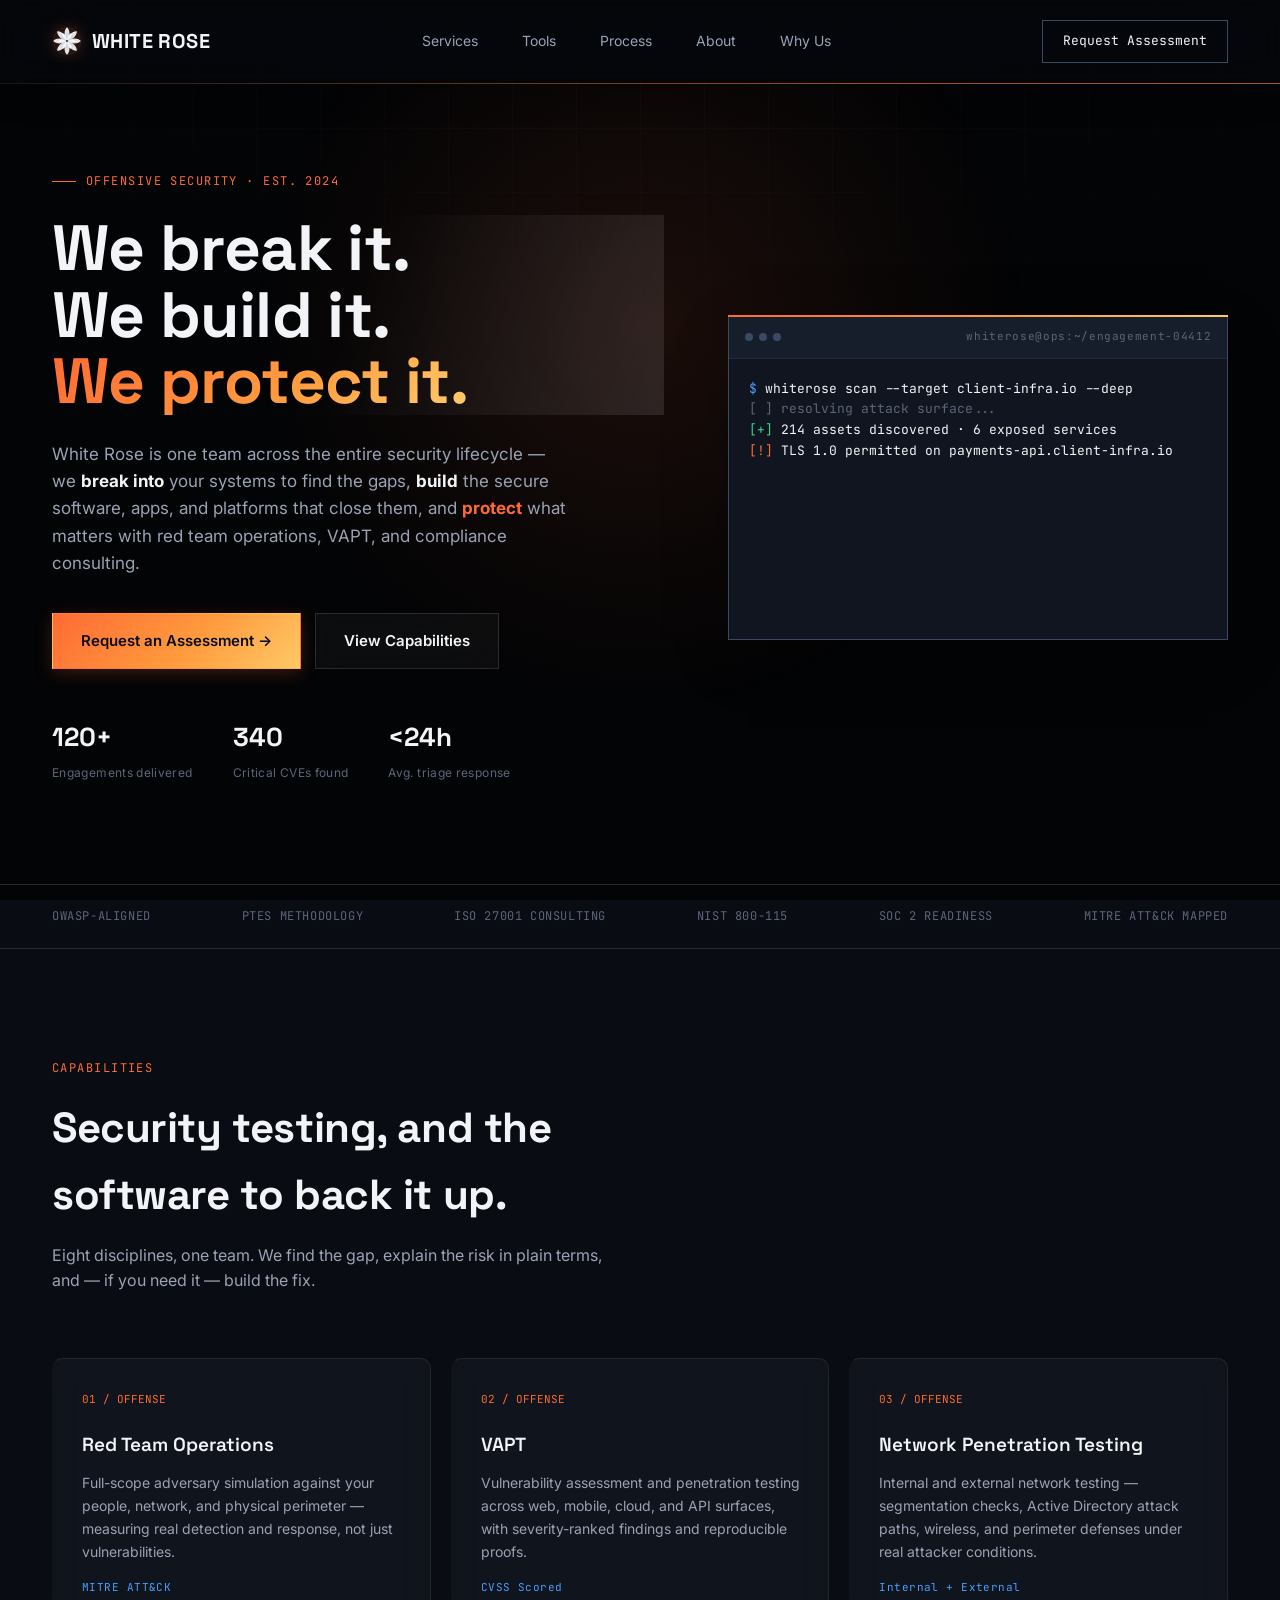
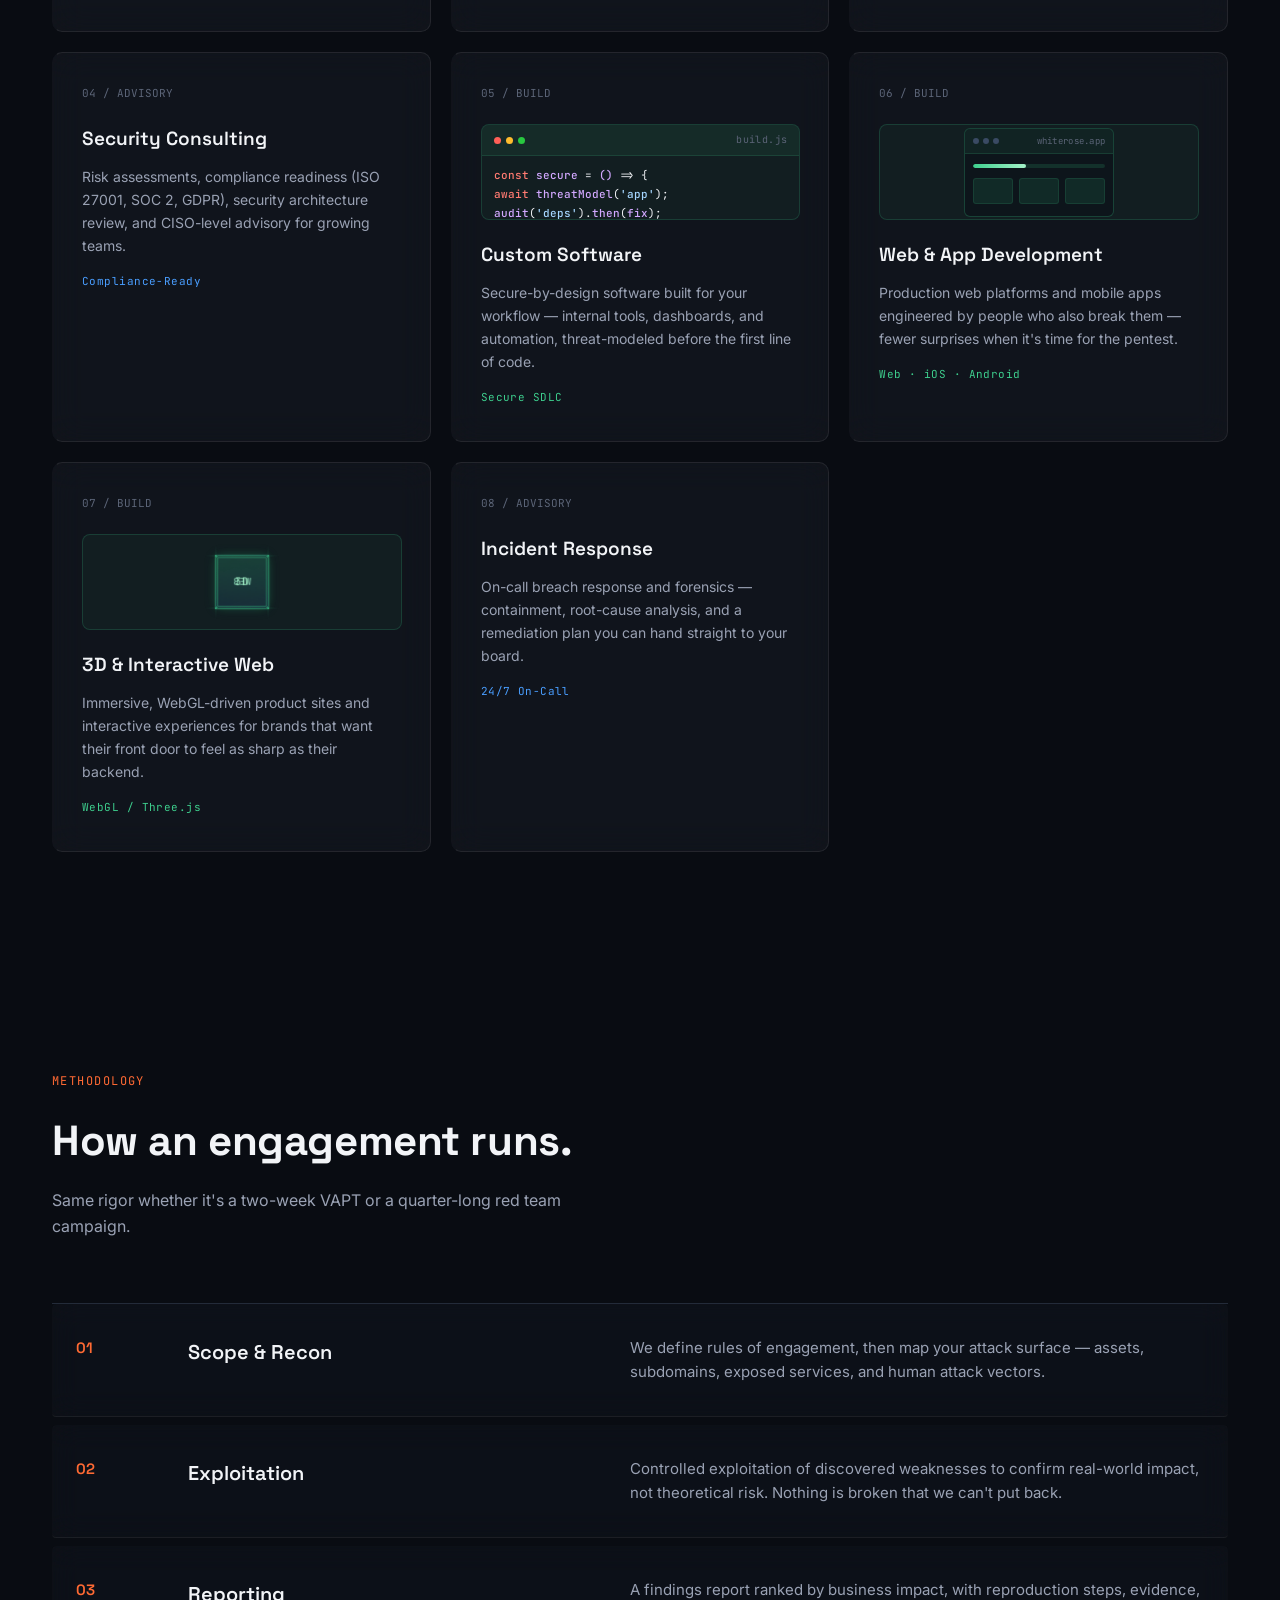
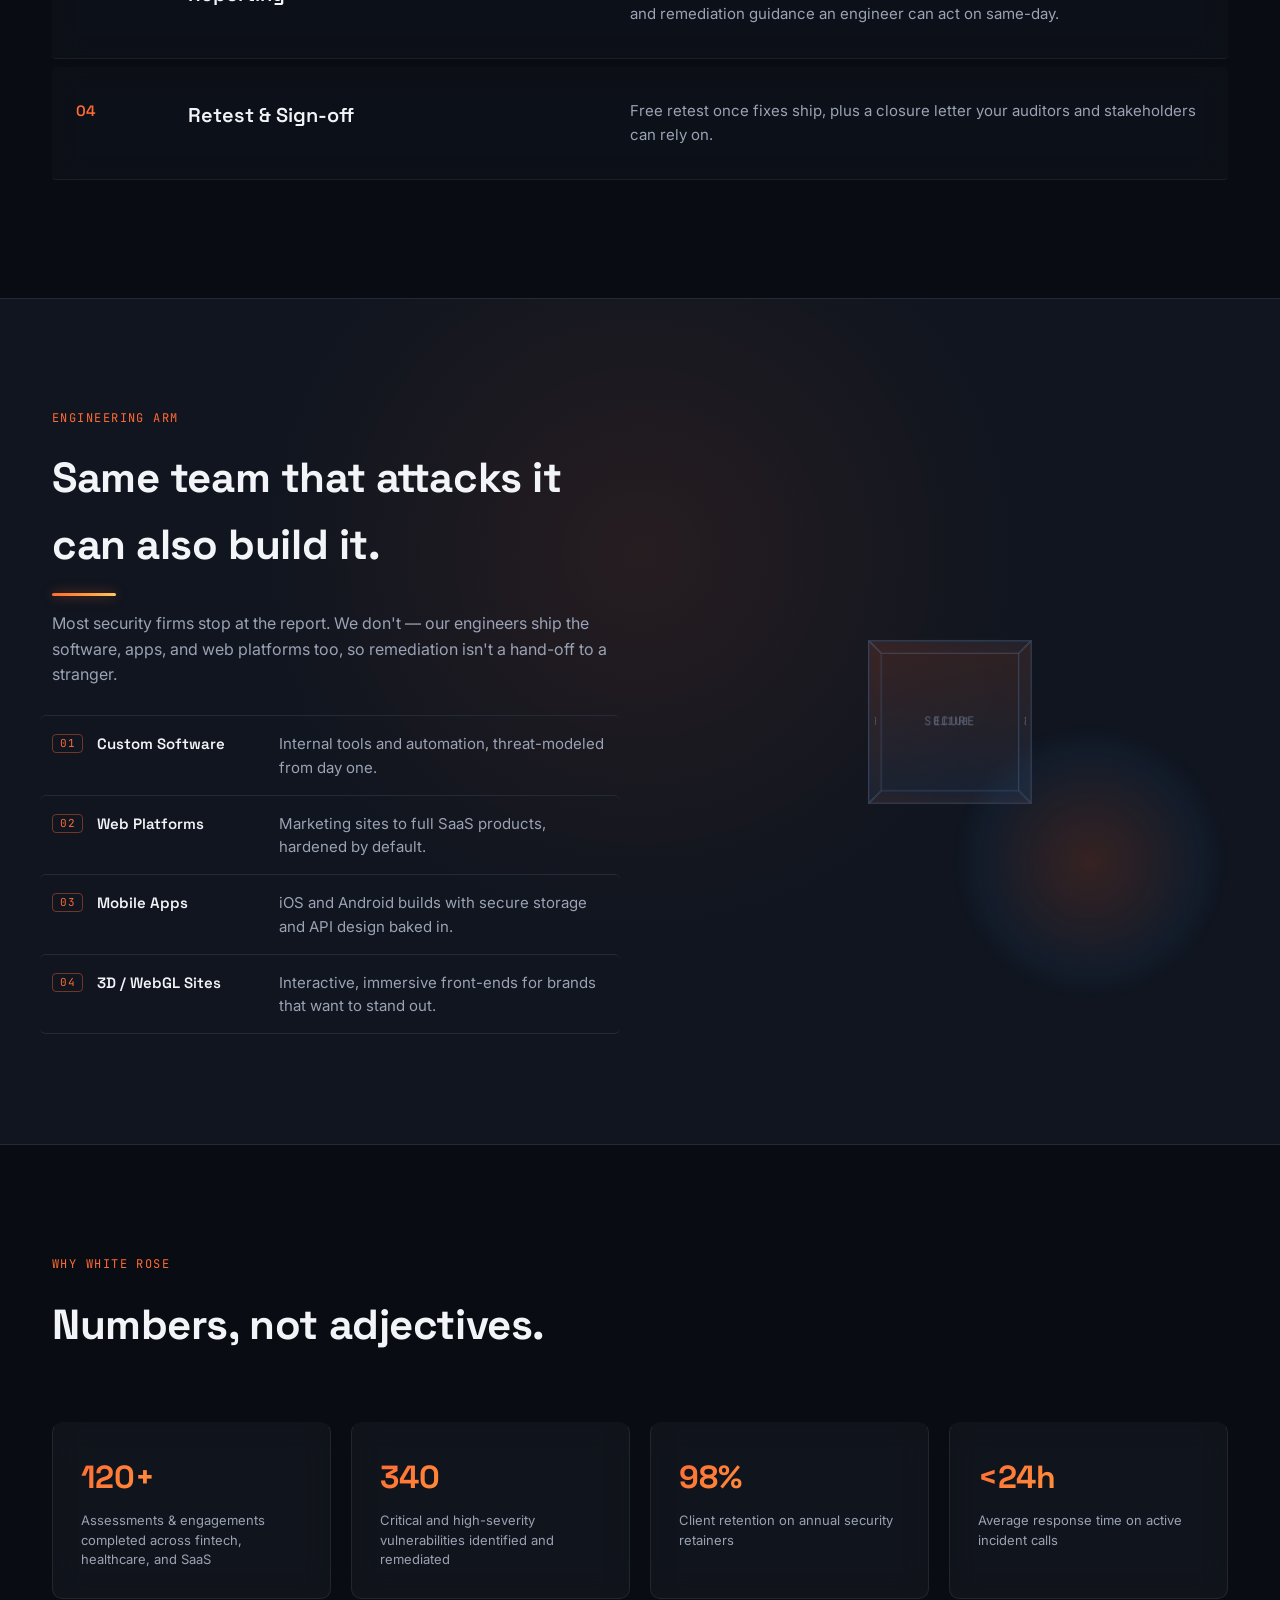
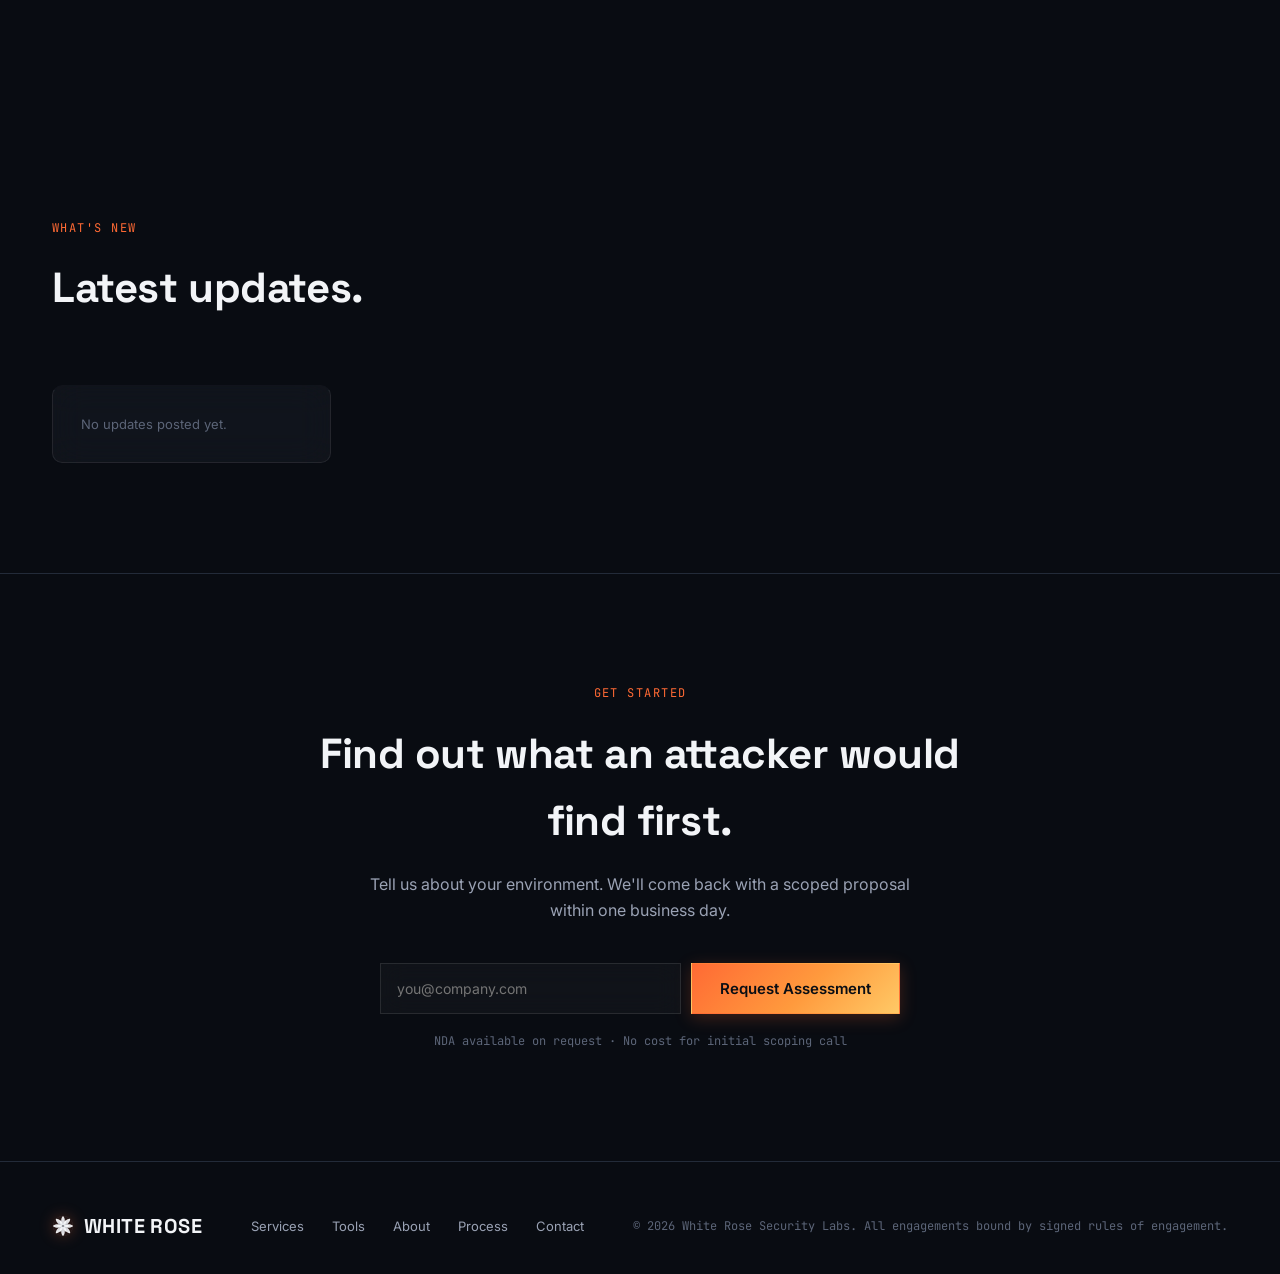
==== index.html @ 43b92396 "Initial deploy: White Rose security site" ====
<!DOCTYPE html>
<html lang="en">
<head>
<meta charset="UTF-8">
<meta name="viewport" content="width=device-width, initial-scale=1.0">
<title>WHITE ROSE — Offensive Security &amp; Custom Engineering</title>
<link rel="preconnect" href="https://fonts.googleapis.com">
<link rel="preconnect" href="https://fonts.gstatic.com" crossorigin>
<link href="https://fonts.googleapis.com/css2?family=Space+Grotesk:wght@400;500;600;700&family=Inter:wght@400;500;600;700&family=JetBrains+Mono:wght@400;500;600&display=swap" rel="stylesheet">
<link rel="stylesheet" href="style.css">
</head>
<body>

<video class="bg-video" autoplay muted loop playsinline>
  <source src="robot.mp4" type="video/mp4">
</video>
<div class="bg-video-overlay"></div>

<div class="grid-bg"></div>

<header>
  <div class="wrap">
    <nav>
      <div class="logo" title="White Rose Security Labs"><img src="logo.svg" class="logo-mark" alt="White Rose Security Labs" width="30" height="30">WHITE ROSE</div>
      <div class="nav-links nav-mobile-hide">
        <a href="services.html">Services</a>
        <a href="tools.html">Tools</a>
        <a href="#process">Process</a>
        <a href="about.html">About</a>
        <a href="#why">Why Us</a>
      </div>
      <a href="contact.html" class="nav-cta">Request Assessment</a>
    </nav>
  </div>
</header>

<main>
  <section class="hero">
    <div class="hero-glow" aria-hidden="true"></div>
    <div class="wrap hero-grid">
      <div>
        <div class="eyebrow" data-depth="12">Offensive Security · Est. 2024</div>
        <h1 data-depth="26"><span>We break it.</span> <span>We build it.</span> <em>We protect it.</em></h1>
        <p class="hero-sub" data-depth="18">White Rose is one team across the entire security lifecycle — we <b style="color:var(--text);">break into</b> your systems to find the gaps, <b style="color:var(--text);">build</b> the secure software, apps, and platforms that close them, and <b style="color:var(--accent);">protect</b> what matters with red team operations, VAPT, and compliance consulting.</p>
        <div class="hero-actions" data-depth="14">
          <a href="#contact" class="btn-primary">Request an Assessment →</a>
          <a href="services.html" class="btn-secondary">View Capabilities</a>
        </div>
        <div class="hero-stats" data-depth="20">
          <div class="hero-stat"><b>120+</b><span>Engagements delivered</span></div>
          <div class="hero-stat"><b>340</b><span>Critical CVEs found</span></div>
          <div class="hero-stat"><b>&lt;24h</b><span>Avg. triage response</span></div>
        </div>
      </div>

      <div class="scan-panel" data-depth="38">
        <div class="scan-panel-head">
          <div class="scan-dots"><span></span><span></span><span></span></div>
          <div class="label">whiterose@ops:~/engagement-04412</div>
        </div>
        <div class="scan-body" id="scanBody"></div>
      </div>
    </div>
  </section>

  <div class="trust-bar">
    <div class="wrap trust-row">
      <span>OWASP-Aligned</span>
      <span>PTES Methodology</span>
      <span>ISO 27001 Consulting</span>
      <span>NIST 800-115</span>
      <span>SOC 2 Readiness</span>
      <span>MITRE ATT&amp;CK Mapped</span>
    </div>
  </div>

  <section id="services">
    <div class="wrap">
      <div class="section-head">
        <span class="section-tag">Capabilities</span>
        <h2>Security testing, and the software to back it up.</h2>
        <p class="section-desc">Eight disciplines, one team. We find the gap, explain the risk in plain terms, and — if you need it — build the fix.</p>
      </div>

      <div class="services-grid">
        <div class="service-card offense">
          <span class="service-index">01 / OFFENSE</span>
          <h3>Red Team Operations</h3>
          <p>Full-scope adversary simulation against your people, network, and physical perimeter — measuring real detection and response, not just vulnerabilities.</p>
          <span class="tag">MITRE ATT&amp;CK</span>
        </div>
        <div class="service-card offense">
          <span class="service-index">02 / OFFENSE</span>
          <h3>VAPT</h3>
          <p>Vulnerability assessment and penetration testing across web, mobile, cloud, and API surfaces, with severity-ranked findings and reproducible proofs.</p>
          <span class="tag">CVSS Scored</span>
        </div>
        <div class="service-card offense">
          <span class="service-index">03 / OFFENSE</span>
          <h3>Network Penetration Testing</h3>
          <p>Internal and external network testing — segmentation checks, Active Directory attack paths, wireless, and perimeter defenses under real attacker conditions.</p>
          <span class="tag">Internal + External</span>
        </div>
        <div class="service-card">
          <span class="service-index">04 / ADVISORY</span>
          <h3>Security Consulting</h3>
          <p>Risk assessments, compliance readiness (ISO 27001, SOC 2, GDPR), security architecture review, and CISO-level advisory for growing teams.</p>
          <span class="tag">Compliance-Ready</span>
        </div>
        <div class="service-card build">
          <span class="service-index">05 / BUILD</span>
          <div class="svc-visual code-visual" aria-hidden="true">
            <div class="cv-head"><span></span><span></span><span></span><em>build.js</em></div>
            <div class="cv-body">
              <div class="cv-line"><b class="c-key">const</b> <b class="c-fn">secure</b> = <b class="c-fn">()</b> =&gt; {</div>
              <div class="cv-line"><b class="c-key">await</b> <b class="c-fn">threatModel</b>(<b class="c-str">'app'</b>);</div>
              <div class="cv-line"><b class="c-fn">audit</b>(<b class="c-str">'deps'</b>).<b class="c-fn">then</b>(<b class="c-fn">fix</b>);</div>
              <div class="cv-line"><b class="c-key">return</b> <b class="c-fn">ship</b>()<span class="cv-cursor"></span>;</div>
            </div>
          </div>
          <h3>Custom Software</h3>
          <p>Secure-by-design software built for your workflow — internal tools, dashboards, and automation, threat-modeled before the first line of code.</p>
          <span class="tag">Secure SDLC</span>
        </div>
        <div class="service-card build">
          <span class="service-index">06 / BUILD</span>
          <div class="svc-visual web-visual" aria-hidden="true">
            <div class="wv-screen">
              <div class="wv-bar"><span></span><span></span><span></span><em>whiterose.app</em></div>
              <div class="wv-body">
                <div class="wv-load"><i></i></div>
                <div class="wv-cards"><i></i><i></i><i></i></div>
              </div>
            </div>
          </div>
          <h3>Web &amp; App Development</h3>
          <p>Production web platforms and mobile apps engineered by people who also break them — fewer surprises when it's time for the pentest.</p>
          <span class="tag">Web · iOS · Android</span>
        </div>
        <div class="service-card build">
          <span class="service-index">07 / BUILD</span>
          <div class="svc-visual cube-visual" aria-hidden="true">
            <div class="mini-cube">
              <div class="mini-face mf-front">3D</div>
              <div class="mini-face mf-back">WEB</div>
              <div class="mini-face mf-right">GL</div>
              <div class="mini-face mf-left">UI</div>
              <div class="mini-face mf-top">XR</div>
              <div class="mini-face mf-bottom">·</div>
            </div>
          </div>
          <h3>3D &amp; Interactive Web</h3>
          <p>Immersive, WebGL-driven product sites and interactive experiences for brands that want their front door to feel as sharp as their backend.</p>
          <span class="tag">WebGL / Three.js</span>
        </div>
        <div class="service-card">
          <span class="service-index">08 / ADVISORY</span>
          <h3>Incident Response</h3>
          <p>On-call breach response and forensics — containment, root-cause analysis, and a remediation plan you can hand straight to your board.</p>
          <span class="tag">24/7 On-Call</span>
        </div>
      </div>
    </div>
  </section>

  <section id="process">
    <div class="wrap">
      <div class="section-head">
        <span class="section-tag">Methodology</span>
        <h2>How an engagement runs.</h2>
        <p class="section-desc">Same rigor whether it's a two-week VAPT or a quarter-long red team campaign.</p>
      </div>
      <div class="process-list">
        <div class="process-item">
          <div class="process-num">01</div>
          <h4>Scope &amp; Recon</h4>
          <p class="process-desc">We define rules of engagement, then map your attack surface — assets, subdomains, exposed services, and human attack vectors.</p>
        </div>
        <div class="process-item">
          <div class="process-num">02</div>
          <h4>Exploitation</h4>
          <p class="process-desc">Controlled exploitation of discovered weaknesses to confirm real-world impact, not theoretical risk. Nothing is broken that we can't put back.</p>
        </div>
        <div class="process-item">
          <div class="process-num">03</div>
          <h4>Reporting</h4>
          <p class="process-desc">A findings report ranked by business impact, with reproduction steps, evidence, and remediation guidance an engineer can act on same-day.</p>
        </div>
        <div class="process-item">
          <div class="process-num">04</div>
          <h4>Retest &amp; Sign-off</h4>
          <p class="process-desc">Free retest once fixes ship, plus a closure letter your auditors and stakeholders can rely on.</p>
        </div>
      </div>
    </div>
  </section>

  <section class="spotlight" id="build">
    <div class="hero-glow" aria-hidden="true"></div>
    <div class="wrap spotlight-grid">
      <div>
        <span class="section-tag" data-depth="6">Engineering Arm</span>
        <h2 data-depth="16" data-tilt>Same team that attacks it can also build it.</h2>
        <p class="section-desc" data-depth="10">Most security firms stop at the report. We don't — our engineers ship the software, apps, and web platforms too, so remediation isn't a hand-off to a stranger.</p>
        <ul class="spotlight-list">
          <li data-n="01"><b>Custom Software</b><span>Internal tools and automation, threat-modeled from day one.</span></li>
          <li data-n="02"><b>Web Platforms</b><span>Marketing sites to full SaaS products, hardened by default.</span></li>
          <li data-n="03"><b>Mobile Apps</b><span>iOS and Android builds with secure storage and API design baked in.</span></li>
          <li data-n="04"><b>3D / WebGL Sites</b><span>Interactive, immersive front-ends for brands that want to stand out.</span></li>
        </ul>
      </div>
      <div class="cube-wrap" aria-hidden="true">
        <div class="cube-tilt">
          <div class="cube">
          <div class="cube-face cf-front">SECURE</div>
          <div class="cube-face cf-back">BUILD</div>
          <div class="cube-face cf-right">TEST</div>
          <div class="cube-face cf-left">SHIP</div>
          <div class="cube-face cf-top">AUDIT</div>
          <div class="cube-face cf-bottom">WHITE ROSE</div>
        </div>
        </div>
      </div>
    </div>
  </section>

  <section id="why">
    <div class="wrap">
      <div class="section-head">
        <span class="section-tag">Why White Rose</span>
        <h2>Numbers, not adjectives.</h2>
      </div>
      <div class="why-grid">
        <div class="why-card"><b>120+</b><span>Assessments &amp; engagements completed across fintech, healthcare, and SaaS</span></div>
        <div class="why-card"><b>340</b><span>Critical and high-severity vulnerabilities identified and remediated</span></div>
        <div class="why-card"><b>98%</b><span>Client retention on annual security retainers</span></div>
        <div class="why-card"><b>&lt;24h</b><span>Average response time on active incident calls</span></div>
      </div>
    </div>
  </section>

  <section id="updates">
    <div class="wrap">
      <div class="section-head">
        <span class="section-tag">What's New</span>
        <h2>Latest updates.</h2>
      </div>
      <div class="why-grid" id="updatesGrid">
        <div class="why-card"><span style="color:var(--text-faint);">Loading updates…</span></div>
      </div>
    </div>
  </section>

  <script>
    fetch('/content/updates.json')
      .then(r => r.json())
      .then(data => {
        const grid = document.getElementById('updatesGrid');
        const items = (data.items || []).sort((a,b) => new Date(b.date) - new Date(a.date));
        if (!items.length){
          grid.innerHTML = '<div class="why-card"><span style="color:var(--text-faint);">No updates posted yet.</span></div>';
          return;
        }
        grid.innerHTML = items.slice(0,4).map(u => `
          <div class="why-card">
            <b style="font-size:14px;font-family:var(--mono);letter-spacing:0.04em;">${new Date(u.date).toLocaleDateString('en-US',{month:'short',day:'numeric'})}</b>
            <span style="color:var(--text);font-weight:600;display:block;margin:6px 0 6px;">${u.title}</span>
            <span>${u.description}</span>
          </div>
        `).join('');
      })
      .catch(() => {
        document.getElementById('updatesGrid').innerHTML = '<div class="why-card"><span style="color:var(--text-faint);">Updates unavailable.</span></div>';
      });
  </script>

  <section class="cta" id="contact">
    <div class="wrap">
      <span class="section-tag">Get Started</span>
      <h2>Find out what an attacker would find first.</h2>
      <p class="section-desc">Tell us about your environment. We'll come back with a scoped proposal within one business day.</p>
      <form class="cta-form" onsubmit="event.preventDefault(); this.querySelector('button').textContent='Request received →';">
        <input type="email" placeholder="you@company.com" required aria-label="Work email">
        <button type="submit" class="btn-primary">Request Assessment</button>
      </form>
      <p class="cta-note">NDA available on request · No cost for initial scoping call</p>
    </div>
  </section>
</main>

<footer>
  <div class="wrap footer-grid">
    <div class="logo"><img src="logo.svg" class="logo-mark" alt="White Rose Security Labs" width="22" height="22">WHITE ROSE</div>
    <div class="footer-links">
      <a href="services.html">Services</a>
      <a href="tools.html">Tools</a>
      <a href="about.html">About</a>
      <a href="#process">Process</a>
      <a href="contact.html">Contact</a>
    </div>
    <div class="footer-copy">© 2026 White Rose Security Labs. All engagements bound by signed rules of engagement.</div>
  </div>
</footer>

<script>
  const lines = [
    {html:'<span class="prompt">$</span> whiterose scan --target client-infra.io --deep', delay:600},
    {html:'<span class="dim">[ ] resolving attack surface...</span>', delay:700},
    {html:'<span class="ok">[+]</span> 214 assets discovered · 6 exposed services', delay:600},
    {html:'<span class="warn">[!]</span> TLS 1.0 permitted on payments-api.client-infra.io', delay:650},
    {html:'<span class="warn">[!]</span> IDOR candidate: /api/v2/invoices/{id}', delay:650},
    {html:'<span class="ok">[+]</span> Mapping findings to MITRE ATT&amp;CK...', delay:700},
    {html:'<span class="dim">[ ] compiling report → engagement-04412.pdf</span>', delay:700},
    {html:'<span class="ok">[✓]</span> Report ready for client review.', delay:900},
  ];

  const body = document.getElementById('scanBody');
  let i = 0;

  function typeLoop(){
    body.innerHTML = '';
    i = 0;
    step();
  }

  function step(){
    if(i >= lines.length){
      setTimeout(typeLoop, 2200);
      return;
    }
    const div = document.createElement('div');
    div.className = 'scan-line';
    div.innerHTML = lines[i].html;
    body.appendChild(div);
    i++;
    setTimeout(step, lines[i-1].delay);
  }

  const cursorLine = document.createElement('div');
  cursorLine.className = 'scan-line';
  cursorLine.style.opacity = '1';
  cursorLine.innerHTML = '<span class="cursor"></span>';

  typeLoop();
  setInterval(()=>{}, 0);
</script>

<script src="ui.js" defer></script>

</body>
</html>
---- style.css ----
:root{
    --bg: #090c12;
    --bg-surface: #10151f;
    --bg-surface-2: #171e2b;
    --accent: #ff6a34;
    --accent-2: #ffb547;
    --accent-grad: linear-gradient(135deg, #ff6a34 0%, #ff9a3d 55%, #ffc966 100%);
    --accent-dim: #c94e1f;
    --blue: #4a9eff;
    --text: #f2f4f7;
    --text-muted: #9aa2b4;
    --text-faint: #5c6578;
    --border: #232b39;
    --border-bright: #3a4a63;
    --glass: rgba(16,21,31,0.55);
    --glow: 0 0 32px rgba(255,106,52,0.18);
    --mono: 'JetBrains Mono', monospace;
    --display: 'Space Grotesk', sans-serif;
    --body: 'Inter', sans-serif;
  }

  .reveal{opacity:0; transform:translateY(18px); transition:opacity 0.6s ease, transform 0.6s ease;}
  .reveal-in{opacity:1; transform:translateY(0);}

  *{margin:0;padding:0;box-sizing:border-box;}
  html{scroll-behavior:smooth;}
  body{
    background:var(--bg);
    color:var(--text);
    font-family:var(--body);
    line-height:1.6;
    overflow-x:hidden;
  }
  @media (prefers-reduced-motion: reduce){
    *{animation-duration:0.01ms !important; animation-iteration-count:1 !important; transition-duration:0.01ms !important; scroll-behavior:auto !important;}
  }
  a{color:inherit;text-decoration:none;}
  ::selection{background:var(--accent);color:#0a0e14;}
  :focus-visible{outline:2px solid var(--accent); outline-offset:3px;}

  .wrap{max-width:1240px;margin:0 auto;padding:0 32px;}
  @media (max-width:640px){ .wrap{padding:0 20px;} }

  /* background grid texture */
  /* Full-page background video (robot.mp4) */
  .bg-video{
    position:fixed; top:0; left:0; width:100%; height:100%;
    object-fit:cover; z-index:0; pointer-events:none;
  }
  .bg-video-overlay{
    position:fixed; top:0; left:0; width:100%; height:100%;
    background:rgba(0,0,0,0.65); z-index:0; pointer-events:none;
  }
  .grid-bg{
    position:fixed; inset:0; z-index:0; pointer-events:none;
    background-image:
      linear-gradient(rgba(255,106,52,0.035) 1px, transparent 1px),
      linear-gradient(90deg, rgba(255,106,52,0.035) 1px, transparent 1px);
    background-size:64px 64px;
    mask-image:radial-gradient(ellipse 90% 60% at 50% 0%, black 20%, transparent 75%);
  }

  /* NAV */
  header{
    position:sticky; top:0; z-index:100;
    background:rgba(9,12,18,0.35);
    backdrop-filter:blur(20px) saturate(180%);
    -webkit-backdrop-filter:blur(20px) saturate(180%);
    border-bottom:1px solid rgba(255,255,255,0.07);
    box-shadow:0 8px 32px rgba(0,0,0,0.25);
    transition:background 0.4s ease, box-shadow 0.4s ease;
  }
  header.scrolled{
    background:rgba(9,12,18,0.68);
    box-shadow:0 8px 32px rgba(0,0,0,0.45);
  }
  header::after{
    content:''; position:absolute; left:0; right:0; bottom:-1px; height:1px;
    background:linear-gradient(90deg, transparent, rgba(255,106,52,0.6), rgba(255,181,71,0.6), transparent);
    background-size:200% 100%;
    animation:navShimmer 7s linear infinite;
  }
  @keyframes navShimmer{
    0%{background-position:200% 0;}
    100%{background-position:-200% 0;}
  }
  .nav-links a{position:relative; padding:6px 4px; z-index:1;}
  .nav-links a::before{
    content:''; position:absolute; inset:-8px -12px; z-index:-1;
    background:rgba(255,255,255,0.045); border:1px solid rgba(255,255,255,0.08);
    border-radius:8px; opacity:0; transform:scale(0.92);
    backdrop-filter:blur(8px); transition:all 0.25s ease;
  }
  .nav-links a:hover::before{opacity:1; transform:scale(1);}
  nav{
    display:flex; align-items:center; justify-content:space-between;
    padding:20px 0;
  }
  .logo{
    font-family:var(--display); font-weight:700; font-size:20px;
    letter-spacing:0.02em; display:flex; align-items:center; gap:10px;
  }
  .logo-mark{
    width:30px;height:30px; flex-shrink:0;
    display:block;
    object-fit:contain;
    filter:drop-shadow(0 0 8px rgba(255,106,52,0.45));
    animation:pulseGlow 2.4s ease-in-out infinite;
  }
  @keyframes pulseGlow{
    0%,100%{filter:drop-shadow(0 0 6px rgba(255,106,52,0.35));}
    50%{filter:drop-shadow(0 0 14px rgba(255,181,71,0.6));}
  }
  footer .logo-mark{width:22px; height:22px;}

  .nav-links{display:flex; gap:36px; font-size:14px; color:var(--text-muted);}
  .nav-links a{transition:color 0.2s;}
  .nav-links a:hover{color:var(--text);}
  /* Animated nav link underline (gradient sweep) */
  .nav-links a::after{
    content:''; position:absolute; left:0; bottom:-2px; width:100%; height:2px;
    background:var(--accent-grad);
    transform:scaleX(0); transform-origin:left;
    transition:transform 0.3s cubic-bezier(0.22,1,0.36,1);
  }
  .nav-links a:hover::after{ transform:scaleX(1); }
  .nav-cta:hover{ animation:ctaPulse 0.5s ease; }
  @keyframes ctaPulse{
    0%{transform:scale(1);}
    40%{transform:scale(1.05);}
    100%{transform:scale(1);}
  }
  /* Header entrance animation */
  @keyframes navIn{
    from{opacity:0; transform:translateY(-12px);}
    to{opacity:1; transform:translateY(0);}
  }
  header nav{ animation:navIn 0.7s cubic-bezier(0.22,1,0.36,1) both; }
  .nav-cta{
    font-family:var(--mono); font-size:13px; padding:10px 20px;
    border:1px solid var(--border-bright); color:var(--text);
    transition:all 0.25s ease; white-space:nowrap;
    position:relative; overflow:hidden;
  }
  .nav-cta:hover{
    border-color:transparent; color:#0a0e14; background:var(--accent-grad);
    box-shadow:0 4px 18px rgba(255,106,52,0.35);
  }
  .nav-mobile-hide{display:flex;}
  @media (max-width:860px){ .nav-mobile-hide{display:none;} }

  /* HERO */
  .hero{
    position:relative; z-index:1;
    padding:88px 0 100px;
    perspective:1200px;
  }
  .hero-glow{
    position:absolute; inset:0; pointer-events:none; z-index:0;
    background:radial-gradient(600px circle at 50% 30%, rgba(255,106,52,0.10), transparent 65%);
  }
  .hero [data-depth], .page-hero [data-depth], .spotlight [data-depth]{ will-change:transform; }
  .hero-grid{
    display:grid; grid-template-columns:1.1fr 0.9fr; gap:64px; align-items:center;
  }
  @media (max-width:940px){ .hero-grid{grid-template-columns:1fr; gap:56px;} }

  .eyebrow{
    font-family:var(--mono); font-size:12px; color:var(--accent);
    letter-spacing:0.12em; text-transform:uppercase;
    display:flex; align-items:center; gap:10px; margin-bottom:24px;
  }
  .eyebrow::before{
    content:''; width:24px; height:1px; background:var(--accent);
  }
  h1{
    font-family:var(--display); font-weight:700;
    font-size:clamp(38px, 5.2vw, 64px);
    line-height:1.04; letter-spacing:-0.01em;
    margin-bottom:26px;
  }
  h1 em{
    font-style:normal; color:var(--accent);
    background:var(--accent-grad);
    -webkit-background-clip:text;
    background-clip:text;
    -webkit-text-fill-color:transparent;
  }
  /* Hero headline entrance: staggered rise + light sweep */
  .hero h1{position:relative;}
  .hero h1 > span, .hero h1 em{
    display:inline-block;
    opacity:0; transform:translateY(26px);
    animation:heroRise 0.85s cubic-bezier(0.22,1,0.36,1) forwards;
  }
  .hero h1 > span:nth-child(2){animation-delay:0.12s;}
  .hero h1 em{animation-delay:0.24s;}
  @keyframes heroRise{
    to{opacity:1; transform:translateY(0);}
  }
  .hero h1::after{
    content:''; position:absolute; inset:0; pointer-events:none;
    background:linear-gradient(110deg, transparent 20%, rgba(255,255,255,0.14) 50%, transparent 80%);
    background-size:250% 100%;
    animation:heroShine 4.5s cubic-bezier(0.4,0,0.2,1) 0.8s infinite;
  }
  @keyframes heroShine{
    0%{background-position:180% 0;}
    55%,100%{background-position:-80% 0;}
  }
  .hero-sub{
    font-size:17px; color:var(--text-muted); max-width:520px; margin-bottom:36px;
  }
  .hero-actions{display:flex; gap:14px; flex-wrap:wrap; margin-bottom:48px;}
  .btn-primary{
    font-family:var(--body); font-weight:600; font-size:15px;
    background:var(--accent-grad); color:#0a0e14; padding:15px 28px;
    border:1px solid transparent; transition:all 0.25s ease;
    display:inline-flex; align-items:center; gap:8px;
    box-shadow:0 4px 16px rgba(255,106,52,0.22);
  }
  .btn-primary:hover{
    transform:translateY(-2px);
    box-shadow:0 10px 30px rgba(255,106,52,0.4);
  }
  .btn-secondary{
    font-family:var(--body); font-weight:600; font-size:15px;
    background:rgba(255,255,255,0.04); color:var(--text); padding:15px 28px;
    border:1px solid rgba(255,255,255,0.12); transition:all 0.3s ease;
    backdrop-filter:blur(12px); -webkit-backdrop-filter:blur(12px);
  }
  .btn-secondary:hover{
    border-color:var(--accent); color:var(--accent);
    transform:translateY(-2px);
  }

  .hero-stats{display:flex; gap:40px; flex-wrap:wrap;}
  .hero-stat b{
    display:block; font-family:var(--display); font-size:26px; color:var(--text);
  }
  .hero-stat span{font-size:12px; color:var(--text-faint); letter-spacing:0.03em;}

  /* Terminal panel */
  .scan-panel{
    position:relative;
    background:var(--bg-surface);
    border:1px solid var(--border-bright);
    font-family:var(--mono);
    font-size:13px;
    box-shadow:0 20px 60px -20px rgba(0,0,0,0.5);
  }
  .scan-panel-head{
    display:flex; align-items:center; justify-content:space-between;
    padding:12px 16px; border-bottom:1px solid var(--border);
    background:var(--bg-surface-2);
  }
  .scan-dots{display:flex; gap:6px;}
  .scan-dots span{width:8px;height:8px;border-radius:50%;background:var(--border-bright);}
  .scan-panel-head .label{color:var(--text-faint); font-size:11px; letter-spacing:0.06em;}
  .scan-body{padding:20px; min-height:280px;}
  .scan-line{white-space:pre-wrap; word-break:break-word; opacity:0; animation:fadeIn 0.3s forwards;}
  .scan-line .prompt{color:var(--blue);}
  .scan-line .ok{color:#3ecf8e;}
  .scan-line .warn{color:var(--accent);}
  .scan-line .dim{color:var(--text-faint);}
  @keyframes fadeIn{to{opacity:1;}}
  .cursor{
    display:inline-block; width:7px; height:14px; background:var(--accent);
    vertical-align:middle; animation:blink 1s step-end infinite;
  }
  @keyframes blink{50%{opacity:0;}}
  .scan-panel::before{
    content:''; position:absolute; top:-1px; left:-1px; right:-1px; height:2px;
    background:var(--accent-grad);
  }

  /* TRUST BAR */
  .trust-bar{
    border-top:1px solid var(--border); border-bottom:1px solid var(--border);
    padding:22px 0; position:relative; z-index:1;
  }
  .trust-row{
    display:flex; justify-content:space-between; flex-wrap:wrap; gap:16px;
    font-family:var(--mono); font-size:12px; color:var(--text-faint);
    letter-spacing:0.05em; text-transform:uppercase;
  }

  /* SECTION HEADERS */
  section{position:relative; z-index:1; padding:110px 0;}
  @media (max-width:640px){ section{padding:72px 0;} }
  .section-head{max-width:640px; margin-bottom:64px;}
  .section-tag{
    font-family:var(--mono); font-size:12px; color:var(--accent);
    letter-spacing:0.12em; text-transform:uppercase; margin-bottom:16px;
    display:block;
  }
  h2{
    font-family:var(--display); font-weight:700;
    font-size:clamp(28px, 3.4vw, 42px); letter-spacing:-0.01em; margin-bottom:14px;
  }
  .section-desc{color:var(--text-muted); font-size:16px; max-width:560px;}

  /* SERVICES */
  .services-grid{
    display:grid; grid-template-columns:repeat(3, 1fr); gap:20px;
  }
  @media (max-width:900px){ .services-grid{grid-template-columns:repeat(2,1fr);} }
  @media (max-width:600px){ .services-grid{grid-template-columns:1fr;} }
  .service-card{
    background:rgba(255,255,255,0.035);
    backdrop-filter:blur(16px) saturate(140%);
    -webkit-backdrop-filter:blur(16px) saturate(140%);
    border:1px solid rgba(255,255,255,0.08);
    border-left:2px solid transparent;
    border-radius:10px;
    padding:32px 28px;
    transform-style:preserve-3d;
    transition:background 0.35s ease, box-shadow 0.35s cubic-bezier(0.22,1,0.36,1), transform 0.35s cubic-bezier(0.22,1,0.36,1), border-color 0.3s;
    position:relative;
  }
  .service-card > *{ transform:translateZ(18px); }
  .service-card:hover{
    background:rgba(255,255,255,0.065);
    border-left:2px solid var(--accent);
    border-color:rgba(255,255,255,0.14);
    box-shadow:inset 0 1px 0 rgba(255,255,255,0.06), 0 20px 44px -18px rgba(0,0,0,0.7), var(--glow);
    transform:translateY(-5px);
  }
  .service-index{
    font-family:var(--mono); font-size:11px; color:var(--text-faint);
    margin-bottom:22px; display:block;
  }
  .service-card h3{
    font-family:var(--display); font-size:19px; font-weight:600; margin-bottom:10px;
  }
  .service-card p{color:var(--text-muted); font-size:14px; line-height:1.65;}
  .service-card .tag{
    display:inline-block; margin-top:16px; font-family:var(--mono); font-size:11px;
    color:var(--blue); letter-spacing:0.04em;
  }
  .service-card.offense .service-index{color:var(--accent);}
  .service-card.build .tag{color:#3ecf8e;}

  /* ---- Animated visuals inside BUILD service cards ---- */
  .svc-visual{
    height:96px; margin-bottom:20px; border-radius:8px;
    display:flex; align-items:center; justify-content:center;
    overflow:hidden; position:relative;
  }
  .service-card.build .svc-visual{
    background:rgba(62,207,142,0.05);
    border:1px solid rgba(62,207,142,0.18);
  }

  /* 05 — typing code window */
  .code-visual{display:block; padding:0;}
  .cv-head{
    display:flex; align-items:center; gap:5px;
    padding:7px 12px; background:rgba(62,207,142,0.08);
    border-bottom:1px solid rgba(62,207,142,0.15);
  }
  .cv-head span{width:7px; height:7px; border-radius:50%; background:var(--border-bright);}
  .cv-head span:nth-child(1){background:#ff5f57;}
  .cv-head span:nth-child(2){background:#febc2e;}
  .cv-head span:nth-child(3){background:#28c840;}
  .cv-head em{
    font-family:var(--mono); font-style:normal; font-size:10px;
    color:var(--text-faint); margin-left:auto; letter-spacing:0.04em;
  }
  .cv-body{padding:10px 12px 12px; font-family:var(--mono); font-size:11px; line-height:1.7;}
  .cv-line{opacity:0; animation:cvTyping 0.9s cubic-bezier(0.22,1,0.36,1) forwards;}
  .cv-line:nth-child(1){animation-delay:0.2s;}
  .cv-line:nth-child(2){animation-delay:0.8s;}
  .cv-line:nth-child(3){animation-delay:1.4s;}
  .cv-line:nth-child(4){animation-delay:2.0s;}
  @keyframes cvTyping{
    0%{opacity:0; transform:translateX(-8px);}
    100%{opacity:1; transform:translateX(0);}
  }
  .cv-line .c-key{color:#ff7b72; font-weight:500;}
  .cv-line .c-fn{color:#d2a8ff; font-weight:500;}
  .cv-line .c-str{color:#a5d6ff; font-weight:500;}
  .cv-cursor{
    display:inline-block; width:6px; height:12px; margin-left:2px;
    background:#3ecf8e; vertical-align:text-bottom;
    animation:cvBlink 1s step-end infinite;
  }
  @keyframes cvBlink{50%{opacity:0;}}

  /* 06 — browser mockup with loading bar */
  .wv-screen{
    width:150px; border:1px solid rgba(62,207,142,0.25);
    border-radius:6px; overflow:hidden; background:rgba(9,12,18,0.4);
  }
  .wv-bar{
    display:flex; align-items:center; gap:4px; padding:5px 8px;
    background:rgba(62,207,142,0.08); border-bottom:1px solid rgba(62,207,142,0.15);
  }
  .wv-bar span{width:6px; height:6px; border-radius:50%; background:var(--border-bright);}
  .wv-bar em{
    font-family:var(--mono); font-style:normal; font-size:9px;
    color:var(--text-faint); margin-left:auto; letter-spacing:0.03em;
  }
  .wv-body{padding:10px 8px 12px; display:flex; flex-direction:column; gap:10px;}
  .wv-load{
    height:4px; border-radius:4px; background:rgba(62,207,142,0.15); overflow:hidden;
  }
  .wv-load i{
    display:block; height:100%; width:40%; border-radius:4px;
    background:linear-gradient(90deg, #3ecf8e, #a5f3c9);
    animation:wvLoad 1.6s cubic-bezier(0.4,0,0.2,1) infinite;
  }
  @keyframes wvLoad{
    0%{transform:translateX(-110%);}
    100%{transform:translateX(280%);}
  }
  .wv-cards{display:flex; gap:6px;}
  .wv-cards i{
    flex:1; height:26px; border-radius:3px;
    background:rgba(62,207,142,0.12);
    border:1px solid rgba(62,207,142,0.12);
    animation:wvCards 2.4s ease-in-out infinite;
  }
  .wv-cards i:nth-child(2){animation-delay:0.3s;}
  .wv-cards i:nth-child(3){animation-delay:0.6s;}
  @keyframes wvCards{
    0%,100%{transform:translateY(0); opacity:0.7;}
    50%{transform:translateY(-3px); opacity:1;}
  }

  /* 07 — spinning mini 3D cube */
  .cube-visual{perspective:600px;}
  .mini-cube{
    width:52px; height:52px; position:relative;
    transform-style:preserve-3d;
    animation:miniSpin 8s linear infinite;
  }
  @keyframes miniSpin{
    from{transform:rotateX(-20deg) rotateY(0deg);}
    to{transform:rotateX(-20deg) rotateY(360deg);}
  }
  .mini-face{
    position:absolute; width:52px; height:52px;
    display:flex; align-items:center; justify-content:center;
    font-family:var(--mono); font-size:10px; letter-spacing:0.06em;
    color:#a5f3c9;
    border:1px solid rgba(62,207,142,0.5);
    background:linear-gradient(160deg, rgba(62,207,142,0.12), rgba(74,158,255,0.06));
    box-shadow:0 0 12px rgba(62,207,142,0.15);
  }
  .mf-front{transform:translateZ(26px);}
  .mf-back{transform:rotateY(180deg) translateZ(26px);}
  .mf-right{transform:rotateY(90deg) translateZ(26px);}
  .mf-left{transform:rotateY(-90deg) translateZ(26px);}
  .mf-top{transform:rotateX(90deg) translateZ(26px);}
  .mf-bottom{transform:rotateX(-90deg) translateZ(26px);}

  /* PROCESS */
  .process-list{border-top:1px solid var(--border);}
  .process-item{
    display:grid; grid-template-columns:80px 1fr 1.4fr; gap:32px;
    padding:32px 24px; margin-bottom:8px; border-radius:4px;
    border-bottom:1px solid rgba(255,255,255,0.06);
    background:rgba(255,255,255,0.02);
    backdrop-filter:blur(14px) saturate(140%);
    -webkit-backdrop-filter:blur(14px) saturate(140%);
    align-items:start; transition:background 0.3s, transform 0.3s;
  }
  .process-item:hover{background:rgba(255,255,255,0.055); transform:translateX(4px);}
  @media (max-width:760px){ .process-item{grid-template-columns:50px 1fr; } .process-item .process-desc{grid-column:2;} }
  .process-num{
    font-family:var(--display); font-size:15px; color:var(--accent); font-weight:600;
  }
  .process-item h4{font-family:var(--display); font-size:20px; font-weight:600;}
  .process-desc{color:var(--text-muted); font-size:15px;}

  /* BUILD / SOFTWARE SPOTLIGHT */
  .spotlight{
    background:var(--bg-surface); border-top:1px solid var(--border); border-bottom:1px solid var(--border);
    position:relative;
  }
  .spotlight .hero-glow{opacity:0.9;}
  .spotlight-grid{display:grid; grid-template-columns:1fr 1fr; gap:64px; align-items:center; position:relative; z-index:1;}
  @media (max-width:900px){ .spotlight-grid{grid-template-columns:1fr;} }
  /* 3D perspective so the tilting heading actually turns toward the cursor */
  .spotlight-grid > div:first-child{perspective:900px;}

  /* Animated underline bar under the spotlight heading (grows in on scroll) */
  .spotlight h2{position:relative; padding-bottom:18px;}
  .spotlight h2::after{
    content:''; position:absolute; left:0; bottom:0; width:64px; height:3px;
    background:var(--accent-grad); border-radius:2px;
    transform:scaleX(0); transform-origin:left;
    transition:transform 0.9s cubic-bezier(0.22,1,0.36,1) 0.25s;
    box-shadow:0 0 12px rgba(255,106,52,0.5);
  }
  .spotlight h2.reveal-in::after{transform:scaleX(1);}

  .spotlight-list{list-style:none; margin-top:28px;}
  .spotlight-list li{
    display:flex; align-items:flex-start; gap:14px; padding:16px 12px; margin:0 -12px;
    border-top:1px solid var(--border); border-radius:6px;
    font-size:15px; color:var(--text-muted); position:relative;
    transition:background 0.3s ease, transform 0.35s cubic-bezier(0.22,1,0.36,1), padding 0.3s ease;
  }
  .spotlight-list li:last-child{border-bottom:1px solid var(--border);}
  .spotlight-list li b{color:var(--text); font-weight:600; min-width:168px; flex-shrink:0;}
  .spotlight-list li b{font-family:var(--display); font-size:15px;}

  /* Numbered badges (01-04) from data-n */
  .spotlight-list li::before{
    content:attr(data-n);
    font-family:var(--mono); font-size:11px; letter-spacing:0.06em;
    color:var(--accent); flex-shrink:0;
    border:1px solid rgba(255,106,52,0.4); border-radius:4px;
    padding:3px 7px; margin-top:2px; line-height:1;
    transition:all 0.3s ease;
  }
  .spotlight-list li:hover{background:rgba(255,106,52,0.05); transform:translateX(8px);}
  .spotlight-list li:hover::before{
    background:var(--accent-grad); color:#0a0e14; border-color:transparent;
    box-shadow:0 0 14px rgba(255,106,52,0.45);
  }
  .spotlight-list li span{line-height:1.55;}

  /* Staggered entrance: each row slides in from the left with its own delay */
  .spotlight-list li.reveal{opacity:0; transform:translateX(-20px);}
  .spotlight-list li.reveal-in{opacity:1; transform:translateX(0); transition-delay:0s;}
  .spotlight-list li:nth-child(1){transition-delay:0.05s;}
  .spotlight-list li:nth-child(2){transition-delay:0.15s;}
  .spotlight-list li:nth-child(3){transition-delay:0.25s;}
  .spotlight-list li:nth-child(4){transition-delay:0.35s;}

  .cube-wrap{
    display:flex; align-items:center; justify-content:center; perspective:900px; height:340px;
    position:relative;
  }
  .cube-wrap::before{
    content:''; position:absolute; top:50%; left:50%; width:280px; height:280px;
    border-radius:50%; pointer-events:none;
    background:radial-gradient(circle, rgba(255,106,52,0.16), rgba(74,158,255,0.05) 55%, transparent 70%);
    animation:cubeGlow 4s ease-in-out infinite;
  }
  @keyframes cubeGlow{
    0%,100%{ transform:translate(-50%,-50%) scale(1); opacity:0.65;}
    50%{ transform:translate(-50%,-50%) scale(1.18); opacity:1;}
  }
  /* Floating wrapper (mouse-tilted by ui.js) — gentle bob keeps it alive */
  .cube-tilt{
    width:150px; height:150px; position:relative;
    transform-style:preserve-3d;
    animation:cubeFloat 5s ease-in-out infinite;
  }
  @keyframes cubeFloat{
    0%,100%{transform:translateY(-10px);}
    50%{transform:translateY(10px);}
  }
  /* Tumbling spin: wobbles on X while turning on Y — much livelier */
  .cube{
    width:150px; height:150px; position:relative; transform-style:preserve-3d;
    animation:spin 14s linear infinite;
  }
  @keyframes spin{
    0%{transform:rotateX(-18deg) rotateY(0deg);}
    50%{transform:rotateX(18deg) rotateY(180deg);}
    100%{transform:rotateX(-18deg) rotateY(360deg);}
  }
  .cube-face{
    position:absolute; width:150px; height:150px;
    border:1px solid var(--border-bright);
    background:linear-gradient(160deg, rgba(255,106,52,0.08), rgba(74,158,255,0.05));
    display:flex; align-items:center; justify-content:center;
    font-family:var(--mono); font-size:11px; color:var(--text-faint); letter-spacing:0.08em;
    animation:facePulse 3.6s ease-in-out infinite;
  }
  @keyframes facePulse{
    0%,100%{box-shadow:0 0 14px rgba(255,106,52,0.12); border-color:var(--border-bright);}
    50%{box-shadow:0 0 34px rgba(255,106,52,0.42); border-color:rgba(255,106,52,0.55);}
  }
  .cf-front{transform:translateZ(75px);}
  .cf-back{transform:rotateY(180deg) translateZ(75px);}
  .cf-right{transform:rotateY(90deg) translateZ(75px);}
  .cf-left{transform:rotateY(-90deg) translateZ(75px);}
  .cf-top{transform:rotateX(90deg) translateZ(75px);}
  .cf-bottom{transform:rotateX(-90deg) translateZ(75px);}

  /* WHY US */
  .why-grid{display:grid; grid-template-columns:repeat(4,1fr); gap:20px;}
  @media (max-width:900px){ .why-grid{grid-template-columns:repeat(2,1fr);} }
  @media (max-width:520px){ .why-grid{grid-template-columns:1fr;} }
  .why-card{
    background:rgba(255,255,255,0.035);
    backdrop-filter:blur(16px) saturate(140%);
    -webkit-backdrop-filter:blur(16px) saturate(140%);
    border:1px solid rgba(255,255,255,0.08);
    border-top:2px solid transparent;
    border-radius:10px;
    padding:28px; 
    transition:background 0.35s ease, box-shadow 0.35s cubic-bezier(0.22,1,0.36,1), transform 0.35s cubic-bezier(0.22,1,0.36,1), border-color 0.3s;
  }
  .why-card:hover{
    background:rgba(255,255,255,0.065);
    border-top:2px solid var(--accent);
    border-color:rgba(255,255,255,0.14);
    box-shadow:0 20px 44px -18px rgba(0,0,0,0.7), var(--glow);
    transform:translateY(-5px);
  }
  .why-card b{
    display:block; font-family:var(--display); font-size:32px;
    background:var(--accent-grad); -webkit-background-clip:text; background-clip:text; -webkit-text-fill-color:transparent;
    margin-bottom:8px;
  }
  .why-card span{font-size:13px; color:var(--text-muted); line-height:1.5; display:block;}

  /* CTA */
  .cta{
    text-align:center; border-top:1px solid var(--border);
  }
  .cta h2{max-width:680px; margin:0 auto 18px;}
  .cta .section-desc{margin:0 auto 40px;}
  .cta-form{
    max-width:520px; margin:0 auto; display:flex; gap:10px; flex-wrap:wrap; justify-content:center;
  }
  .cta-form input{
    flex:1; min-width:220px; background:rgba(255,255,255,0.03); border:1px solid rgba(255,255,255,0.1);
    color:var(--text); padding:14px 16px; font-family:var(--body); font-size:14px;
    backdrop-filter:blur(12px); -webkit-backdrop-filter:blur(12px);
    transition:all 0.3s ease;
  }
  .cta-form input:focus{
    border-color:var(--accent); outline:none; background:rgba(255,255,255,0.06);
    box-shadow:0 0 0 4px rgba(255,106,52,0.15), 0 0 26px rgba(255,106,52,0.18);
  }
  .cta-note{font-family:var(--mono); font-size:12px; color:var(--text-faint); margin-top:18px;}

  /* FOOTER */
  footer{border-top:1px solid var(--border); padding:48px 0 32px; position:relative; z-index:1;}
  .footer-grid{display:flex; justify-content:space-between; align-items:center; flex-wrap:wrap; gap:20px;}
  .footer-links{display:flex; gap:28px; font-size:13px; color:var(--text-muted);}
  .footer-links a:hover{color:var(--text);}
  .footer-copy{font-family:var(--mono); font-size:12px; color:var(--text-faint);}

/* ===== Shared subpage components ===== */
.page-hero{
  padding:64px 0 56px; border-bottom:1px solid var(--border); position:relative; z-index:1;
  perspective:1200px;
}
.breadcrumb{
  font-family:var(--mono); font-size:12px; color:var(--text-faint);
  display:flex; align-items:center; gap:8px; margin-bottom:22px;
}
.breadcrumb a{color:var(--text-muted); transition:color 0.2s;}
.breadcrumb a:hover{color:var(--accent);}
.page-hero h1{font-size:clamp(32px,4.4vw,52px); margin-bottom:14px;}
.page-hero p{color:var(--text-muted); font-size:16px; max-width:600px;}

/* Service detail rows */
.detail-list{border-top:1px solid var(--border);}
.detail-row{
  padding:56px 32px; margin-bottom:8px; border-radius:4px;
  border-bottom:1px solid rgba(255,255,255,0.06);
  background:rgba(255,255,255,0.02);
  backdrop-filter:blur(14px) saturate(140%);
  -webkit-backdrop-filter:blur(14px) saturate(140%);
  display:grid; grid-template-columns:280px 1fr; gap:48px;
  transition:background 0.3s;
}
.detail-row:hover{background:rgba(255,255,255,0.05);}
@media (max-width:820px){ .detail-row{grid-template-columns:1fr; gap:20px;} }
.detail-row .d-head{}
.detail-row .service-index{margin-bottom:14px;}
.detail-row h3{font-family:var(--display); font-size:26px; font-weight:600; margin-bottom:10px;}
.detail-row .d-cat{font-family:var(--mono); font-size:12px; color:var(--blue); letter-spacing:0.06em; text-transform:uppercase;}
.detail-row p.d-desc{color:var(--text-muted); font-size:15.5px; max-width:640px; margin-bottom:24px;}
.d-cols{display:grid; grid-template-columns:1fr 1fr; gap:32px;}
@media (max-width:560px){ .d-cols{grid-template-columns:1fr;} }
.d-cols h5{
  font-family:var(--mono); font-size:11px; color:var(--text-faint);
  letter-spacing:0.08em; text-transform:uppercase; margin-bottom:12px;
}
.d-cols ul{list-style:none;}
.d-cols li{
  font-size:14px; color:var(--text-muted); padding:8px 0 8px 18px; position:relative;
}
.d-cols li::before{
  content:''; position:absolute; left:0; top:15px; width:6px; height:1px; background:var(--accent);
}

/* Team / values grid */
.team-grid{display:grid; grid-template-columns:repeat(4,1fr); gap:20px;}
@media (max-width:900px){ .team-grid{grid-template-columns:repeat(2,1fr);} }
@media (max-width:520px){ .team-grid{grid-template-columns:1fr;} }
.team-card{
  background:rgba(255,255,255,0.035);
  backdrop-filter:blur(16px) saturate(140%);
  -webkit-backdrop-filter:blur(16px) saturate(140%);
  border:1px solid rgba(255,255,255,0.08);
  border-top:2px solid transparent;
  border-radius:10px;
  padding:28px;
  transition:background 0.35s ease, box-shadow 0.35s cubic-bezier(0.22,1,0.36,1), transform 0.35s cubic-bezier(0.22,1,0.36,1), border-color 0.3s;
}
.team-card:hover{
  background:rgba(255,255,255,0.065);
  border-top:2px solid var(--accent);
  border-color:rgba(255,255,255,0.14);
  box-shadow:0 20px 44px -18px rgba(0,0,0,0.7), var(--glow);
  transform:translateY(-5px);
}
.team-avatar{
  width:44px; height:44px; border:1px solid var(--border-bright);
  display:flex; align-items:center; justify-content:center;
  font-family:var(--display); font-size:15px; color:var(--accent); margin-bottom:18px;
  background:rgba(255,106,52,0.06);
}
.team-card h4{font-family:var(--display); font-size:16px; font-weight:600; margin-bottom:4px;}
.team-card span{font-size:13px; color:var(--text-faint); display:block; margin-bottom:12px;}
.team-card p{font-size:13.5px; color:var(--text-muted); line-height:1.6;}

.value-row{
  display:grid; grid-template-columns:60px 1fr; gap:24px; padding:28px 24px; margin-bottom:6px;
  background:rgba(255,255,255,0.02);
  backdrop-filter:blur(14px) saturate(140%);
  -webkit-backdrop-filter:blur(14px) saturate(140%);
  border-bottom:1px solid rgba(255,255,255,0.06); border-radius:4px;
  transition:background 0.3s;
}
.value-row:hover{background:rgba(255,255,255,0.05);}
.value-row:first-child{border-top:1px solid rgba(255,255,255,0.06);}
.value-row .v-num{font-family:var(--display); color:var(--accent); font-size:14px; font-weight:600;}
.value-row h4{font-family:var(--display); font-size:19px; font-weight:600; margin-bottom:6px;}
.value-row p{font-size:14.5px; color:var(--text-muted); max-width:600px;}

/* Timeline (about) */
.timeline{border-top:1px solid var(--border);}
.t-row{
  display:grid; grid-template-columns:100px 1fr; gap:24px; padding:26px 24px; margin-bottom:6px;
  background:rgba(255,255,255,0.02);
  backdrop-filter:blur(14px) saturate(140%);
  -webkit-backdrop-filter:blur(14px) saturate(140%);
  border-bottom:1px solid rgba(255,255,255,0.06); border-radius:4px;
  transition:background 0.3s;
}
.t-row:hover{background:rgba(255,255,255,0.05);}
.t-row .t-year{font-family:var(--mono); color:var(--accent); font-size:14px;}
.t-row h4{font-family:var(--display); font-size:17px; font-weight:600; margin-bottom:4px;}
.t-row p{font-size:14px; color:var(--text-muted);}

/* ===== Tools page ===== */
.toolbar{
  display:flex; gap:14px; flex-wrap:wrap; align-items:center;
  margin-bottom:40px;
}
.toolbar input[type=text], .toolbar select{
  background:rgba(255,255,255,0.03); border:1px solid rgba(255,255,255,0.1);
  color:var(--text); padding:12px 14px; font-family:var(--body); font-size:14px;
  backdrop-filter:blur(12px); -webkit-backdrop-filter:blur(12px);
  transition:all 0.3s ease;
}
.toolbar input[type=text]{flex:1; min-width:200px;}
.toolbar select{min-width:170px;}
.toolbar input:focus, .toolbar select:focus{
  border-color:var(--accent); outline:none;
  box-shadow:0 0 0 4px rgba(255,106,52,0.15);
}
.toolbar-pills{display:flex; gap:8px;}
.pill{
  font-family:var(--mono); font-size:12px; letter-spacing:0.04em;
  padding:10px 18px; cursor:pointer;
  background:rgba(255,255,255,0.03); color:var(--text-muted);
  border:1px solid rgba(255,255,255,0.1);
  transition:all 0.25s ease;
}
.pill:hover{color:var(--text); border-color:var(--border-bright);}
.pill.active{
  background:var(--accent-grad); color:#0a0e14; border-color:transparent;
  box-shadow:0 4px 16px rgba(255,106,52,0.25);
}

.purchase-banner{
  border:1px solid rgba(255,255,255,0.12);
  padding:18px 22px; margin-bottom:36px; font-size:15px;
  backdrop-filter:blur(14px); -webkit-backdrop-filter:blur(14px);
}
.purchase-banner.ok{
  background:rgba(62,207,142,0.08); border-color:rgba(62,207,142,0.4); color:#a9f0cd;
}
.purchase-banner.err{
  background:rgba(255,106,52,0.08); border-color:rgba(255,106,52,0.4); color:#ffc2a8;
}
.purchase-banner a{color:var(--text); text-decoration:underline;}

.tools-grid{
  display:grid; grid-template-columns:repeat(3, 1fr); gap:20px;
}
@media (max-width:980px){ .tools-grid{grid-template-columns:repeat(2,1fr);} }
@media (max-width:640px){ .tools-grid{grid-template-columns:1fr;} }
.tool-card{
  background:rgba(255,255,255,0.035);
  backdrop-filter:blur(16px) saturate(140%);
  -webkit-backdrop-filter:blur(16px) saturate(140%);
  border:1px solid rgba(255,255,255,0.08);
  border-radius:10px;
  padding:26px 26px 24px;
  display:flex; flex-direction:column;
  transition:background 0.35s ease, box-shadow 0.35s cubic-bezier(0.22,1,0.36,1), transform 0.35s cubic-bezier(0.22,1,0.36,1), border-color 0.3s;
}
.tool-card:hover{
  background:rgba(255,255,255,0.065);
  border-color:rgba(255,255,255,0.14);
  box-shadow:0 20px 44px -18px rgba(0,0,0,0.7), var(--glow);
  transform:translateY(-5px);
}
.tool-head{display:flex; justify-content:space-between; align-items:center; margin-bottom:14px;}
.tool-cat{
  font-family:var(--mono); font-size:11px; color:var(--blue); letter-spacing:0.06em;
  text-transform:uppercase;
}
.tool-featured{
  font-family:var(--mono); font-size:10px; color:var(--accent); letter-spacing:0.08em;
  border:1px solid rgba(255,106,52,0.45); padding:3px 8px; border-radius:20px;
}
.tool-card h3{
  font-family:var(--display); font-size:19px; font-weight:600; margin-bottom:10px;
}
.tool-ver{
  font-family:var(--mono); font-size:12px; color:var(--text-faint); font-weight:400;
}
.tool-desc{color:var(--text-muted); font-size:14px; line-height:1.65; flex-grow:1;}
.tool-tags{display:flex; gap:6px; flex-wrap:wrap; margin:16px 0 14px;}
.tool-tags span{
  font-family:var(--mono); font-size:11px; color:var(--text-faint);
  border:1px solid rgba(255,255,255,0.08); padding:3px 9px; border-radius:20px;
}
.tool-meta{
  display:flex; justify-content:space-between; align-items:center;
  font-family:var(--mono); font-size:11px; color:var(--text-faint);
  border-top:1px solid rgba(255,255,255,0.06); padding-top:12px; margin-bottom:16px;
}
.tool-foot{display:flex; justify-content:space-between; align-items:center; gap:12px;}
.tool-price{
  font-family:var(--display); font-size:20px; font-weight:700;
  background:var(--accent-grad); -webkit-background-clip:text; background-clip:text;
  -webkit-text-fill-color:transparent;
}
.tool-price.free{
  background:none; -webkit-text-fill-color:#3ecf8e; font-size:16px; letter-spacing:0.08em;
}
.tool-btn{padding:11px 18px; font-size:14px;}

/* Contact page */
.contact-grid{display:grid; grid-template-columns:1fr 1fr; gap:64px;}
@media (max-width:900px){ .contact-grid{grid-template-columns:1fr; gap:48px;} }
.contact-form-full{display:flex; flex-direction:column; gap:14px;}
.contact-form-full label{
  font-family:var(--mono); font-size:11px; color:var(--text-faint);
  letter-spacing:0.06em; text-transform:uppercase; margin-bottom:6px; display:block;
}
.contact-form-full input, .contact-form-full select, .contact-form-full textarea{
  width:100%; background:rgba(255,255,255,0.03); border:1px solid rgba(255,255,255,0.1);
  color:var(--text); padding:13px 14px; font-family:var(--body); font-size:14px;
  backdrop-filter:blur(12px); -webkit-backdrop-filter:blur(12px);
  transition:all 0.3s ease;
}
.contact-form-full textarea{resize:vertical; min-height:120px;}
.contact-form-full input:focus, .contact-form-full select:focus, .contact-form-full textarea:focus{
  border-color:var(--accent); outline:none; background:rgba(255,255,255,0.06);
  box-shadow:0 0 0 4px rgba(255,106,52,0.15), 0 0 26px rgba(255,106,52,0.18);
}
.field{margin-bottom:4px;}
.info-card{
  border:1px solid var(--border); padding:24px; margin-bottom:1px; background:var(--bg-surface);
  border-radius:10px;
  transition:border-color 0.3s, box-shadow 0.35s cubic-bezier(0.22,1,0.36,1), transform 0.35s cubic-bezier(0.22,1,0.36,1);
}
.info-card:hover{
  border-color:var(--border-bright);
  box-shadow:0 16px 36px -16px rgba(0,0,0,0.6), var(--glow);
  transform:translateY(-4px);
}
.info-card h5{
  font-family:var(--mono); font-size:11px; color:var(--accent); letter-spacing:0.06em;
  text-transform:uppercase; margin-bottom:10px;
}
.info-card p, .info-card a{font-size:14.5px; color:var(--text-muted); display:block;}
.info-card a:hover{color:var(--text);}
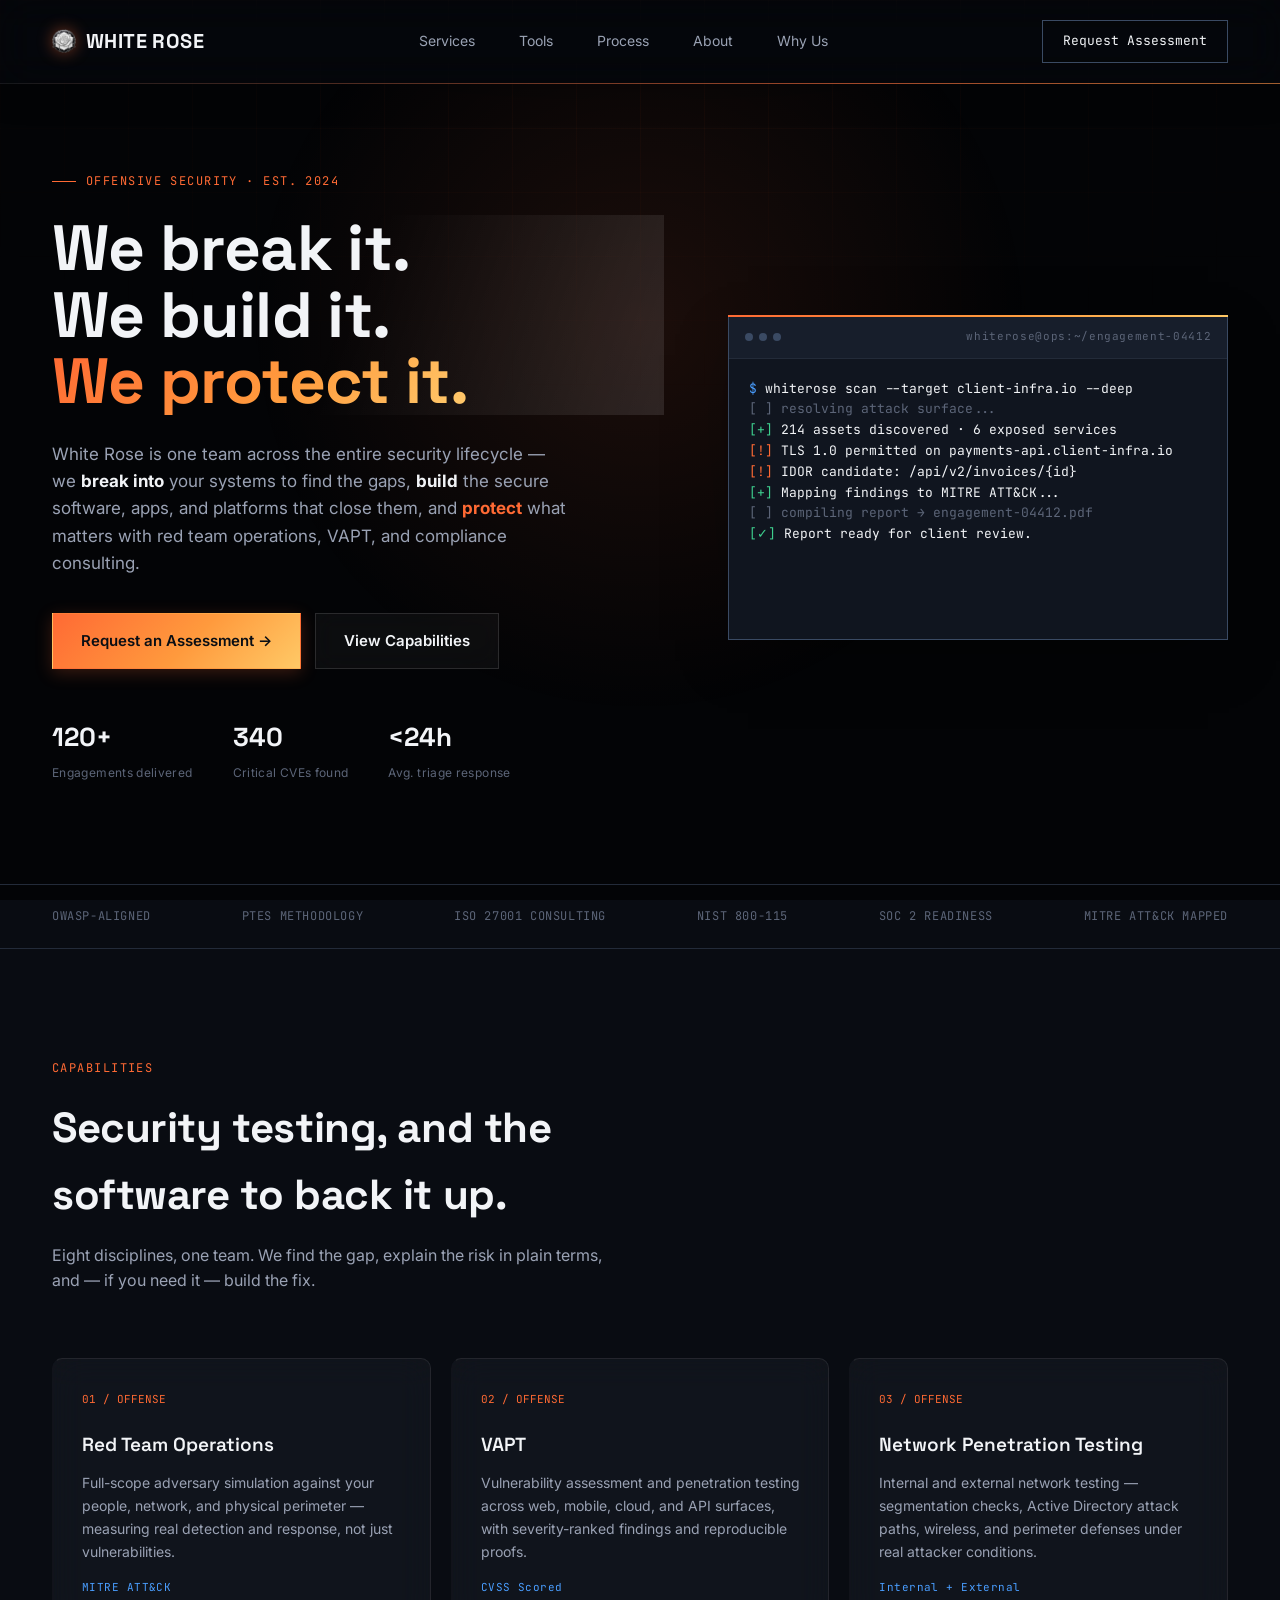
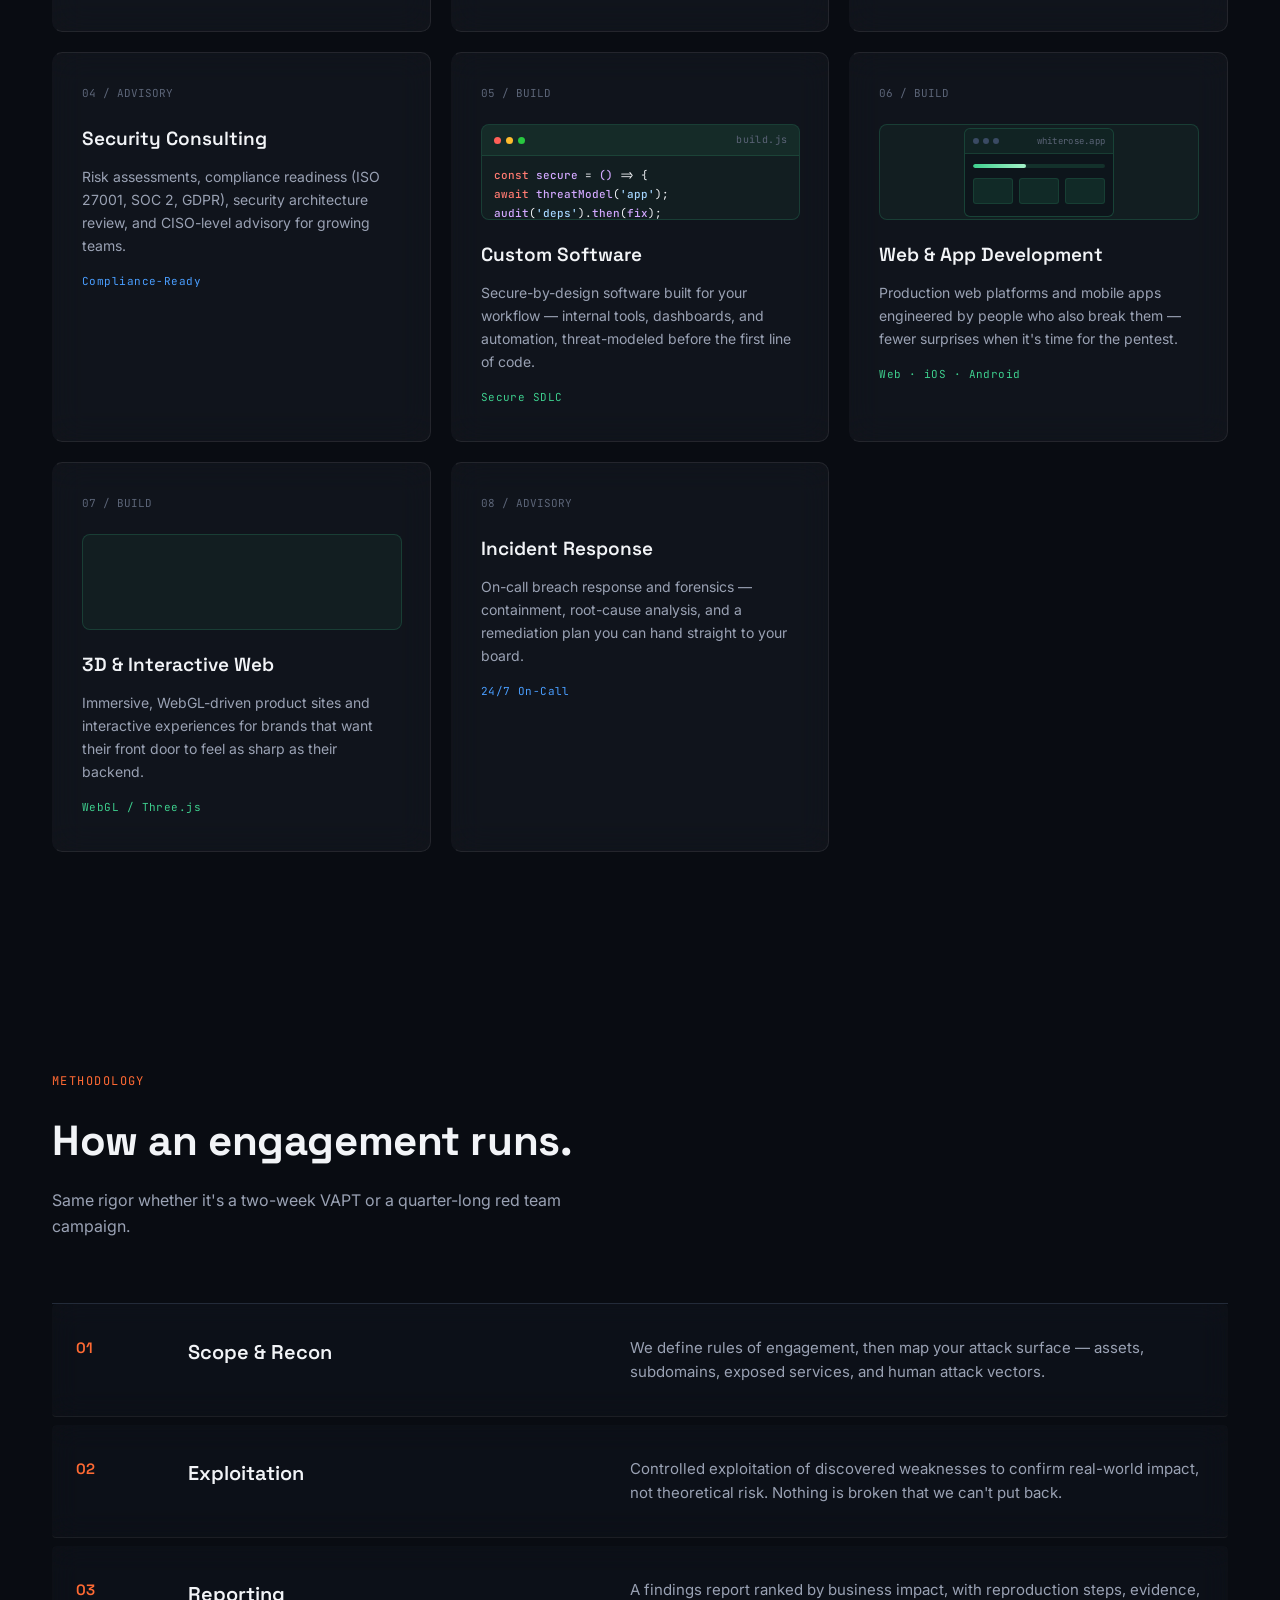
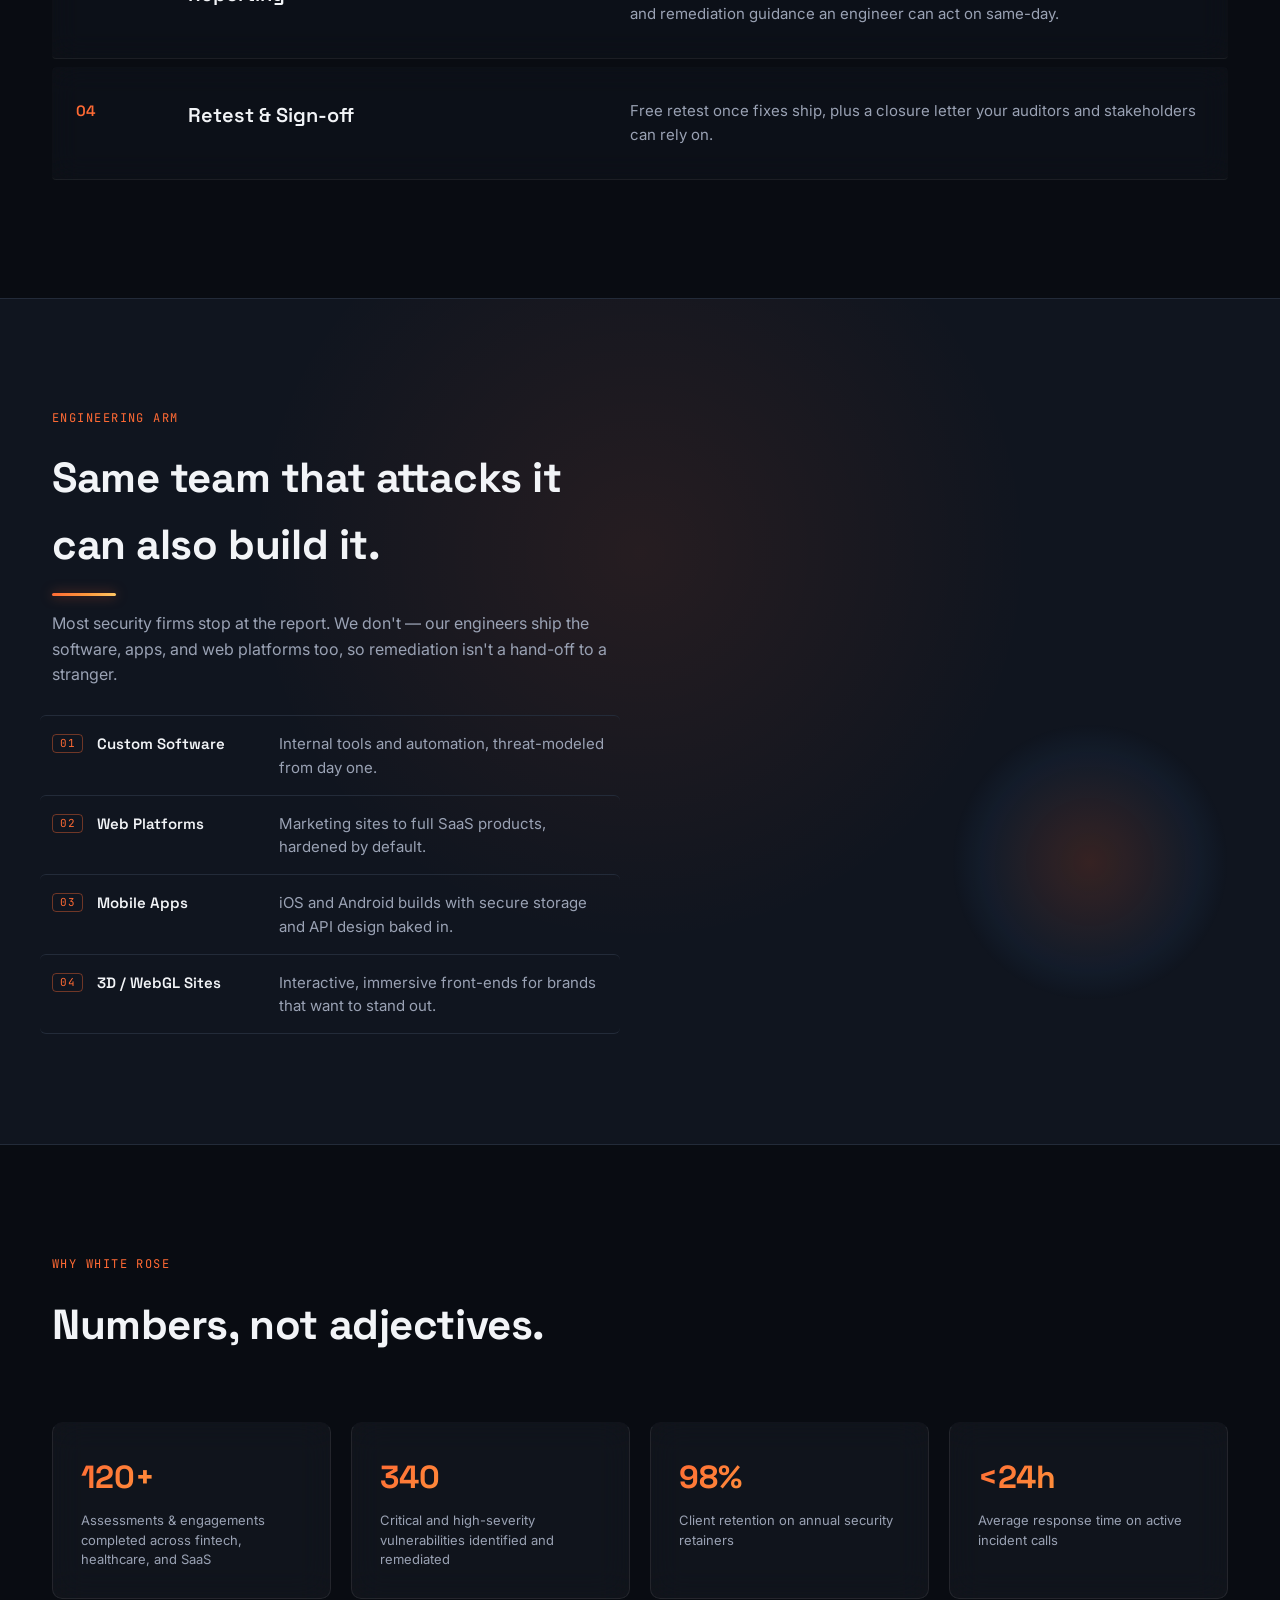
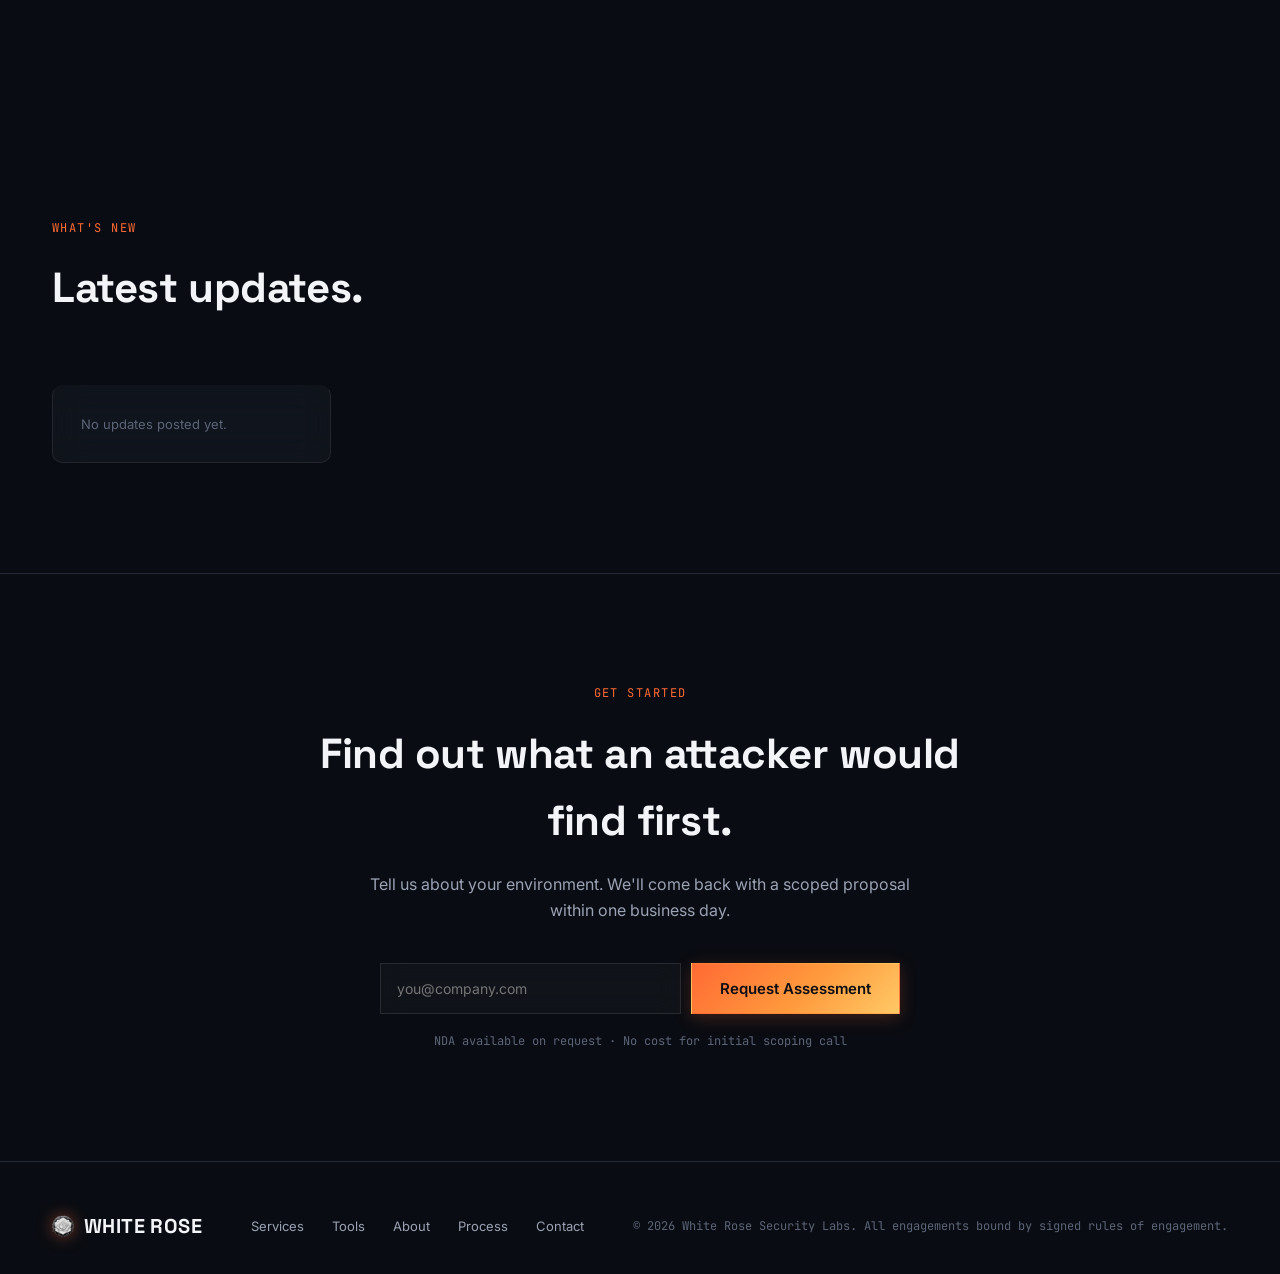
==== commit a19c2350: "Rebrand to new logo (newlogo.png), add favicon, resize logo, mobile nav, smaller bg video" ====
--- a/index.html
+++ b/index.html
@@ -4,6 +4,8 @@
 <meta charset="UTF-8">
 <meta name="viewport" content="width=device-width, initial-scale=1.0">
 <title>WHITE ROSE — Offensive Security &amp; Custom Engineering</title>
+<link rel="icon" type="image/png" href="newlogo.png">
+<link rel="apple-touch-icon" href="newlogo.png">
 <link rel="preconnect" href="https://fonts.googleapis.com">
 <link rel="preconnect" href="https://fonts.gstatic.com" crossorigin>
 <link href="https://fonts.googleapis.com/css2?family=Space+Grotesk:wght@400;500;600;700&family=Inter:wght@400;500;600;700&family=JetBrains+Mono:wght@400;500;600&display=swap" rel="stylesheet">
@@ -21,7 +23,7 @@
 <header>
   <div class="wrap">
     <nav>
-      <div class="logo" title="White Rose Security Labs"><img src="logo.svg" class="logo-mark" alt="White Rose Security Labs" width="30" height="30">WHITE ROSE</div>
+      <div class="logo" title="White Rose Security Labs"><img src="newlogo.png" class="logo-mark" alt="White Rose Security Labs" width="24" height="24">WHITE ROSE</div>
       <div class="nav-links nav-mobile-hide">
         <a href="services.html">Services</a>
         <a href="tools.html">Tools</a>
@@ -290,7 +292,7 @@
 
 <footer>
   <div class="wrap footer-grid">
-    <div class="logo"><img src="logo.svg" class="logo-mark" alt="White Rose Security Labs" width="22" height="22">WHITE ROSE</div>
+    <div class="logo"><img src="newlogo.png" class="logo-mark" alt="White Rose Security Labs" width="22" height="22">WHITE ROSE</div>
     <div class="footer-links">
       <a href="services.html">Services</a>
       <a href="tools.html">Tools</a>
--- a/style.css
+++ b/style.css
@@ -101,7 +101,7 @@
     letter-spacing:0.02em; display:flex; align-items:center; gap:10px;
   }
   .logo-mark{
-    width:30px;height:30px; flex-shrink:0;
+    width:24px;height:24px; flex-shrink:0;
     display:block;
     object-fit:contain;
     filter:drop-shadow(0 0 8px rgba(255,106,52,0.45));
@@ -751,14 +751,41 @@
   display:flex; gap:14px; flex-wrap:wrap; align-items:center;
   margin-bottom:40px;
 }
-.toolbar input[type=text], .toolbar select{
+.toolbar input[type=text]{
   background:rgba(255,255,255,0.03); border:1px solid rgba(255,255,255,0.1);
   color:var(--text); padding:12px 14px; font-family:var(--body); font-size:14px;
   backdrop-filter:blur(12px); -webkit-backdrop-filter:blur(12px);
   transition:all 0.3s ease;
 }
 .toolbar input[type=text]{flex:1; min-width:200px;}
-.toolbar select{min-width:170px;}
+.toolbar select{
+  min-width:170px; color:var(--text); padding:12px 36px 12px 14px;
+  font-family:var(--body); font-size:14px;
+  border:1px solid rgba(255,255,255,0.1);
+  transition:all 0.3s ease;
+}
+/* Native select dropdowns: solid dark bg + no backdrop-filter,
+   otherwise the popup renders as a white box with invisible text */
+select{
+  background:var(--bg-surface);
+  color:var(--text);
+  -webkit-appearance:none; appearance:none;
+  background-image:linear-gradient(45deg, transparent 50%, var(--accent) 50%), linear-gradient(135deg, var(--accent) 50%, transparent 50%);
+  background-position:calc(100% - 18px) 50%, calc(100% - 13px) 50%;
+  background-size:5px 5px;
+  background-repeat:no-repeat;
+  padding-right:36px !important;
+  cursor:pointer;
+}
+select option{
+  background:var(--bg-surface);
+  color:var(--text);
+}
+select:hover, select:focus{background-color:var(--bg-surface-2);}
+select option:checked{background:var(--bg-surface-2);}
+.toolbar select, .contact-form-full select{
+  backdrop-filter:none; -webkit-backdrop-filter:none;
+}
 .toolbar input:focus, .toolbar select:focus{
   border-color:var(--accent); outline:none;
   box-shadow:0 0 0 4px rgba(255,106,52,0.15);
@@ -856,15 +883,24 @@
   font-family:var(--mono); font-size:11px; color:var(--text-faint);
   letter-spacing:0.06em; text-transform:uppercase; margin-bottom:6px; display:block;
 }
-.contact-form-full input, .contact-form-full select, .contact-form-full textarea{
+.contact-form-full input, .contact-form-full textarea{
   width:100%; background:rgba(255,255,255,0.03); border:1px solid rgba(255,255,255,0.1);
   color:var(--text); padding:13px 14px; font-family:var(--body); font-size:14px;
   backdrop-filter:blur(12px); -webkit-backdrop-filter:blur(12px);
   transition:all 0.3s ease;
 }
+.contact-form-full select{
+  width:100%; background-color:var(--bg-surface); border:1px solid rgba(255,255,255,0.1);
+  color:var(--text); padding:13px 36px 13px 14px; font-family:var(--body); font-size:14px;
+  transition:all 0.3s ease;
+}
 .contact-form-full textarea{resize:vertical; min-height:120px;}
-.contact-form-full input:focus, .contact-form-full select:focus, .contact-form-full textarea:focus{
+.contact-form-full input:focus, .contact-form-full textarea:focus{
   border-color:var(--accent); outline:none; background:rgba(255,255,255,0.06);
+  box-shadow:0 0 0 4px rgba(255,106,52,0.15), 0 0 26px rgba(255,106,52,0.18);
+}
+.contact-form-full select:focus{
+  border-color:var(--accent); outline:none; background-color:var(--bg-surface-2);
   box-shadow:0 0 0 4px rgba(255,106,52,0.15), 0 0 26px rgba(255,106,52,0.18);
 }
 .field{margin-bottom:4px;}
@@ -883,4 +919,118 @@
   text-transform:uppercase; margin-bottom:10px;
 }
 .info-card p, .info-card a{font-size:14.5px; color:var(--text-muted); display:block;}
-.info-card a:hover{color:var(--text);}+.info-card a:hover{color:var(--text);}
+
+/* ===== Mobile nav: hamburger button + slide-in drawer ===== */
+.nav-toggle{
+  display:none; /* hidden on desktop, shown below 860px */
+  flex-direction:column; align-items:center; justify-content:center; gap:5px;
+  width:42px; height:42px; padding:0; flex-shrink:0;
+  background:rgba(255,255,255,0.04); border:1px solid var(--border-bright);
+  cursor:pointer; -webkit-tap-highlight-color:transparent;
+  transition:border-color 0.25s ease, background 0.25s ease;
+}
+.nav-toggle span{
+  display:block; width:20px; height:2px; background:var(--text);
+  transition:transform 0.3s cubic-bezier(0.22,1,0.36,1), opacity 0.2s ease;
+}
+.nav-toggle:hover{border-color:var(--accent);}
+.nav-toggle[aria-expanded="true"] span:nth-child(1){transform:translateY(7px) rotate(45deg);}
+.nav-toggle[aria-expanded="true"] span:nth-child(2){opacity:0;}
+.nav-toggle[aria-expanded="true"] span:nth-child(3){transform:translateY(-7px) rotate(-45deg);}
+@media (max-width:860px){ .nav-toggle{display:flex;} }
+
+/* Drawer: fullscreen overlay, panel slides in from the right */
+.mobile-menu{
+  position:fixed; inset:0; z-index:200;
+  visibility:hidden; pointer-events:none;
+  transition:visibility 0s linear 0.38s; /* keep visible during the slide-out */
+}
+.mobile-menu.open{visibility:visible; pointer-events:auto; transition-delay:0s;}
+.mobile-menu-backdrop{
+  position:absolute; inset:0;
+  background:rgba(5,8,12,0.62);
+  backdrop-filter:blur(4px); -webkit-backdrop-filter:blur(4px);
+  opacity:0; transition:opacity 0.3s ease;
+}
+.mobile-menu.open .mobile-menu-backdrop{opacity:1;}
+.mobile-menu-panel{
+  position:absolute; top:0; right:0; bottom:0;
+  width:min(330px, 86vw);
+  background:rgba(13,17,25,0.97);
+  border-left:1px solid var(--border);
+  box-shadow:-24px 0 60px rgba(0,0,0,0.5);
+  padding:88px 26px 30px;
+  display:flex; flex-direction:column; overflow-y:auto;
+  transform:translateX(102%);
+  transition:transform 0.38s cubic-bezier(0.22,1,0.36,1);
+}
+.mobile-menu.open .mobile-menu-panel{transform:translateX(0);}
+.mobile-menu-close{
+  position:absolute; top:18px; right:20px;
+  width:40px; height:40px; font-size:24px; line-height:1;
+  color:var(--text); background:rgba(255,255,255,0.04);
+  border:1px solid var(--border-bright); cursor:pointer;
+  -webkit-tap-highlight-color:transparent; transition:border-color 0.25s ease;
+}
+.mobile-menu-close:hover{border-color:var(--accent);}
+.mobile-menu .mobile-links{
+  display:flex; flex-direction:column; gap:2px;
+}
+.mobile-menu .mobile-links a{
+  font-family:var(--display); font-weight:600; font-size:20px; color:var(--text);
+  padding:16px 6px; border-bottom:1px solid rgba(255,255,255,0.06);
+  display:flex; align-items:center; justify-content:space-between;
+  -webkit-tap-highlight-color:transparent;
+  transition:color 0.2s ease, padding-left 0.25s ease;
+}
+.mobile-menu .mobile-links a::before{display:none;}
+.mobile-menu .mobile-links a::after{
+  content:'→'; position:static; width:auto; height:auto;
+  background:none; transform:none;
+  font-family:var(--body); color:var(--accent); font-size:16px;
+  opacity:0; transition:opacity 0.2s ease, transform 0.2s ease;
+}
+.mobile-menu .mobile-links a:hover{color:var(--accent); padding-left:12px;}
+.mobile-menu .mobile-links a:hover::after{opacity:1; transform:translateX(3px);}
+.mobile-menu .mobile-cta{
+  margin-top:34px; text-align:center; display:block;
+}
+body.nav-open{overflow:hidden; touch-action:none;}
+
+/* ===== Mobile hardening: phones render differently than desktops ===== */
+@media (max-width:860px){
+  /* 3D preserve-3d + translateZ on cards can make text blurry or vanish
+     on some phone GPUs — flatten cards on mobile */
+  .service-card, .why-card, .team-card, .tool-card, .info-card{
+    transform:none !important;
+    transform-style:flat;
+  }
+  .service-card > *{transform:none;}
+  /* Spotlight rows: stack the label above the description */
+  .spotlight-list li{flex-wrap:wrap; gap:6px 14px;}
+  .spotlight-list li b{min-width:0; flex:1 1 100%;}
+  .spotlight-list li:hover{transform:none;}
+  /* Lighter blur = smoother on phone GPUs */
+  .service-card, .why-card, .team-card, .tool-card, .info-card{
+    backdrop-filter:blur(9px) saturate(120%);
+    -webkit-backdrop-filter:blur(9px) saturate(120%);
+  }
+  header{
+    backdrop-filter:blur(14px) saturate(160%);
+    -webkit-backdrop-filter:blur(14px) saturate(160%);
+  }
+  .cube-wrap{height:260px;}
+  .hero{padding:64px 0 72px;}
+}
+@media (max-width:600px){
+  .detail-row{padding:40px 16px;}
+  .process-item{padding:24px 14px;}
+  .value-row, .t-row{padding:22px 14px;}
+  .hero-stats{gap:24px 30px;}
+  .footer-grid{flex-direction:column; align-items:flex-start; gap:16px;}
+  .footer-links{flex-wrap:wrap; gap:16px;}
+  .cta-form input{min-width:100%;}
+  .toolbar input[type=text]{min-width:100%;}
+  .toolbar select{min-width:100%;}
+}
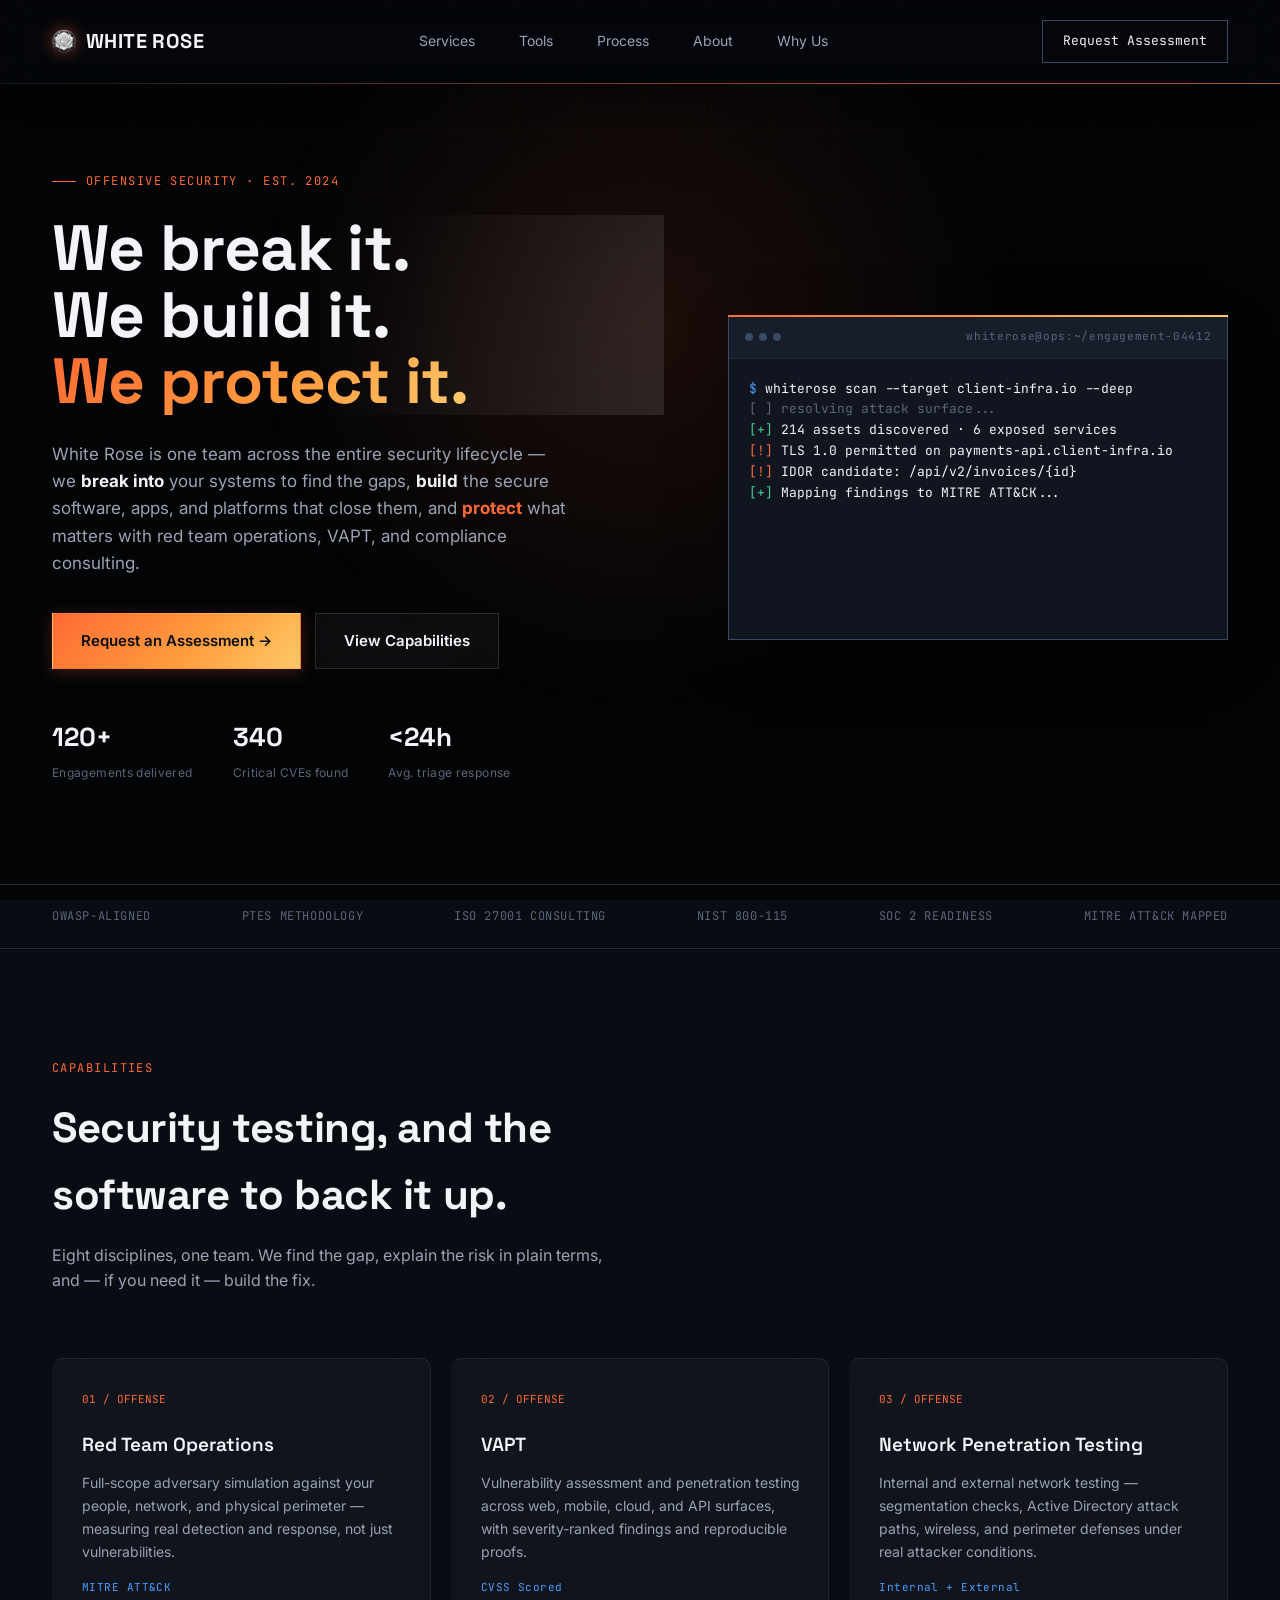
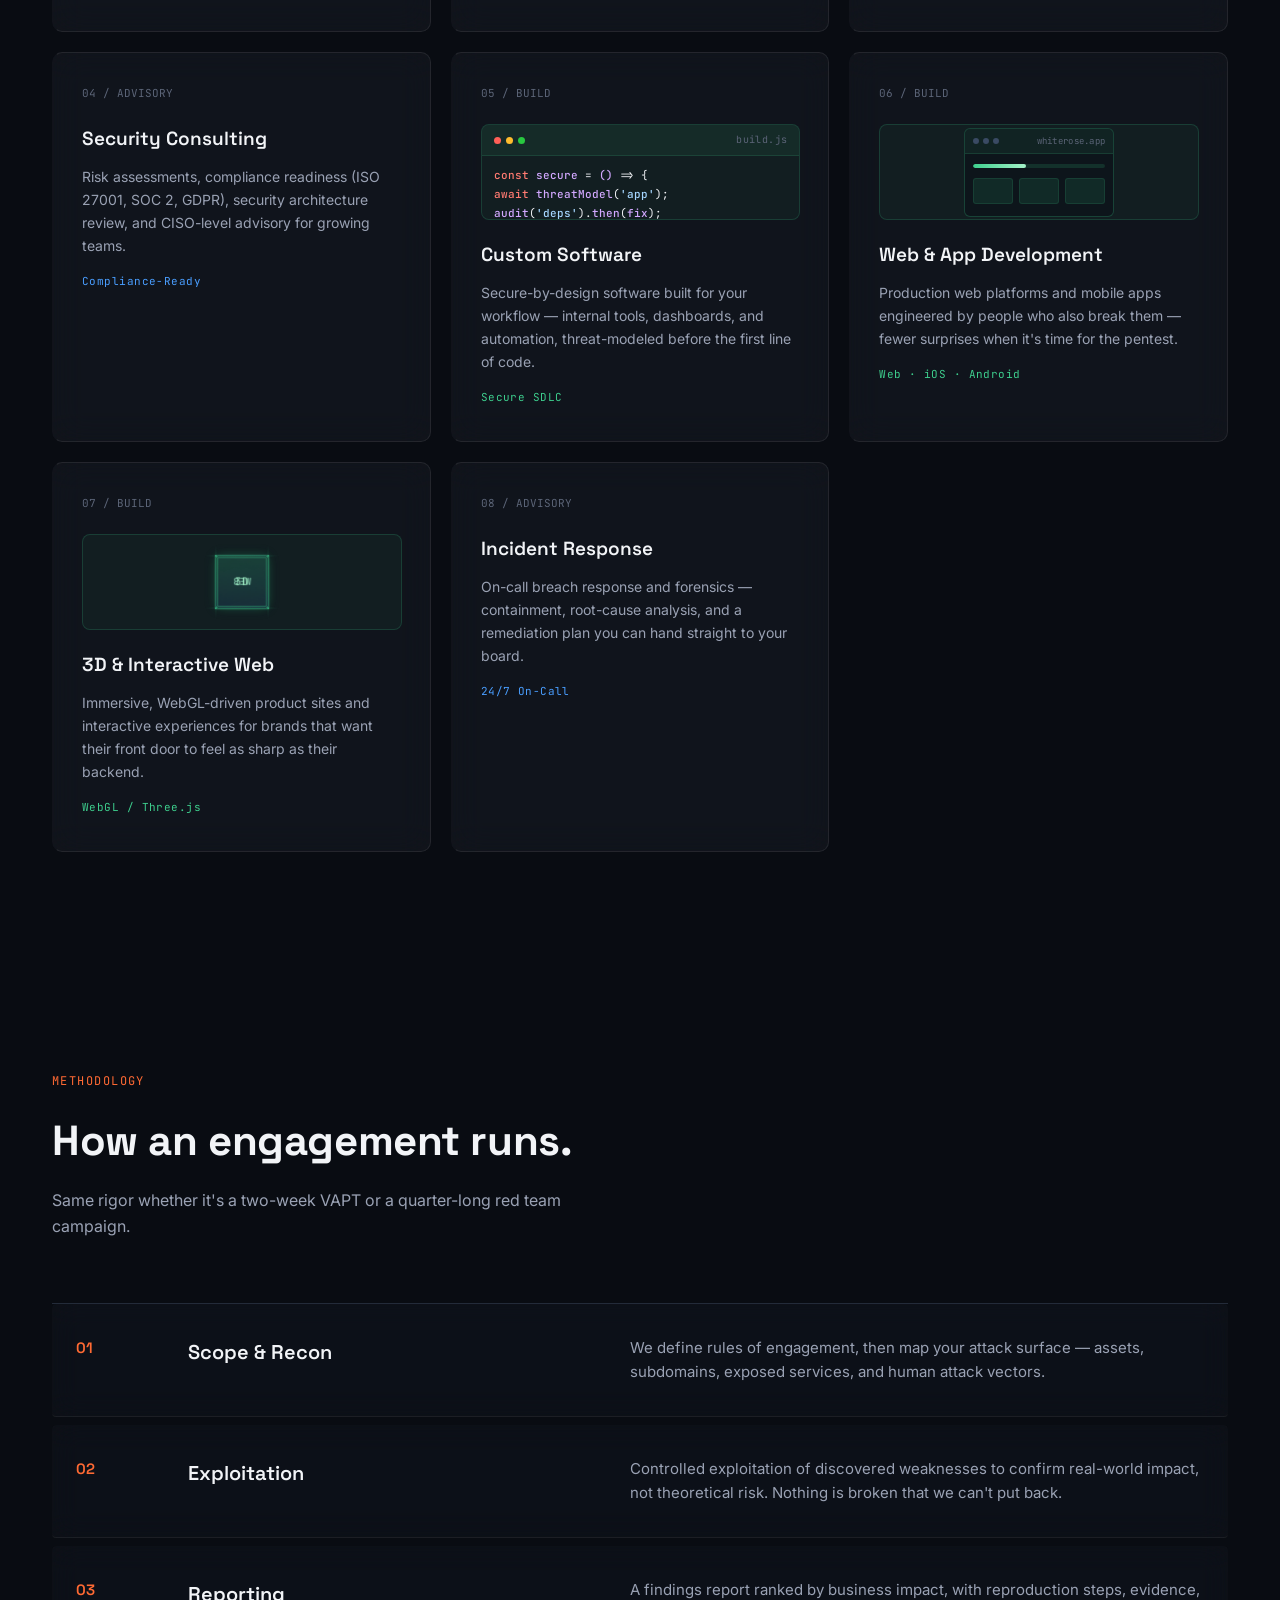
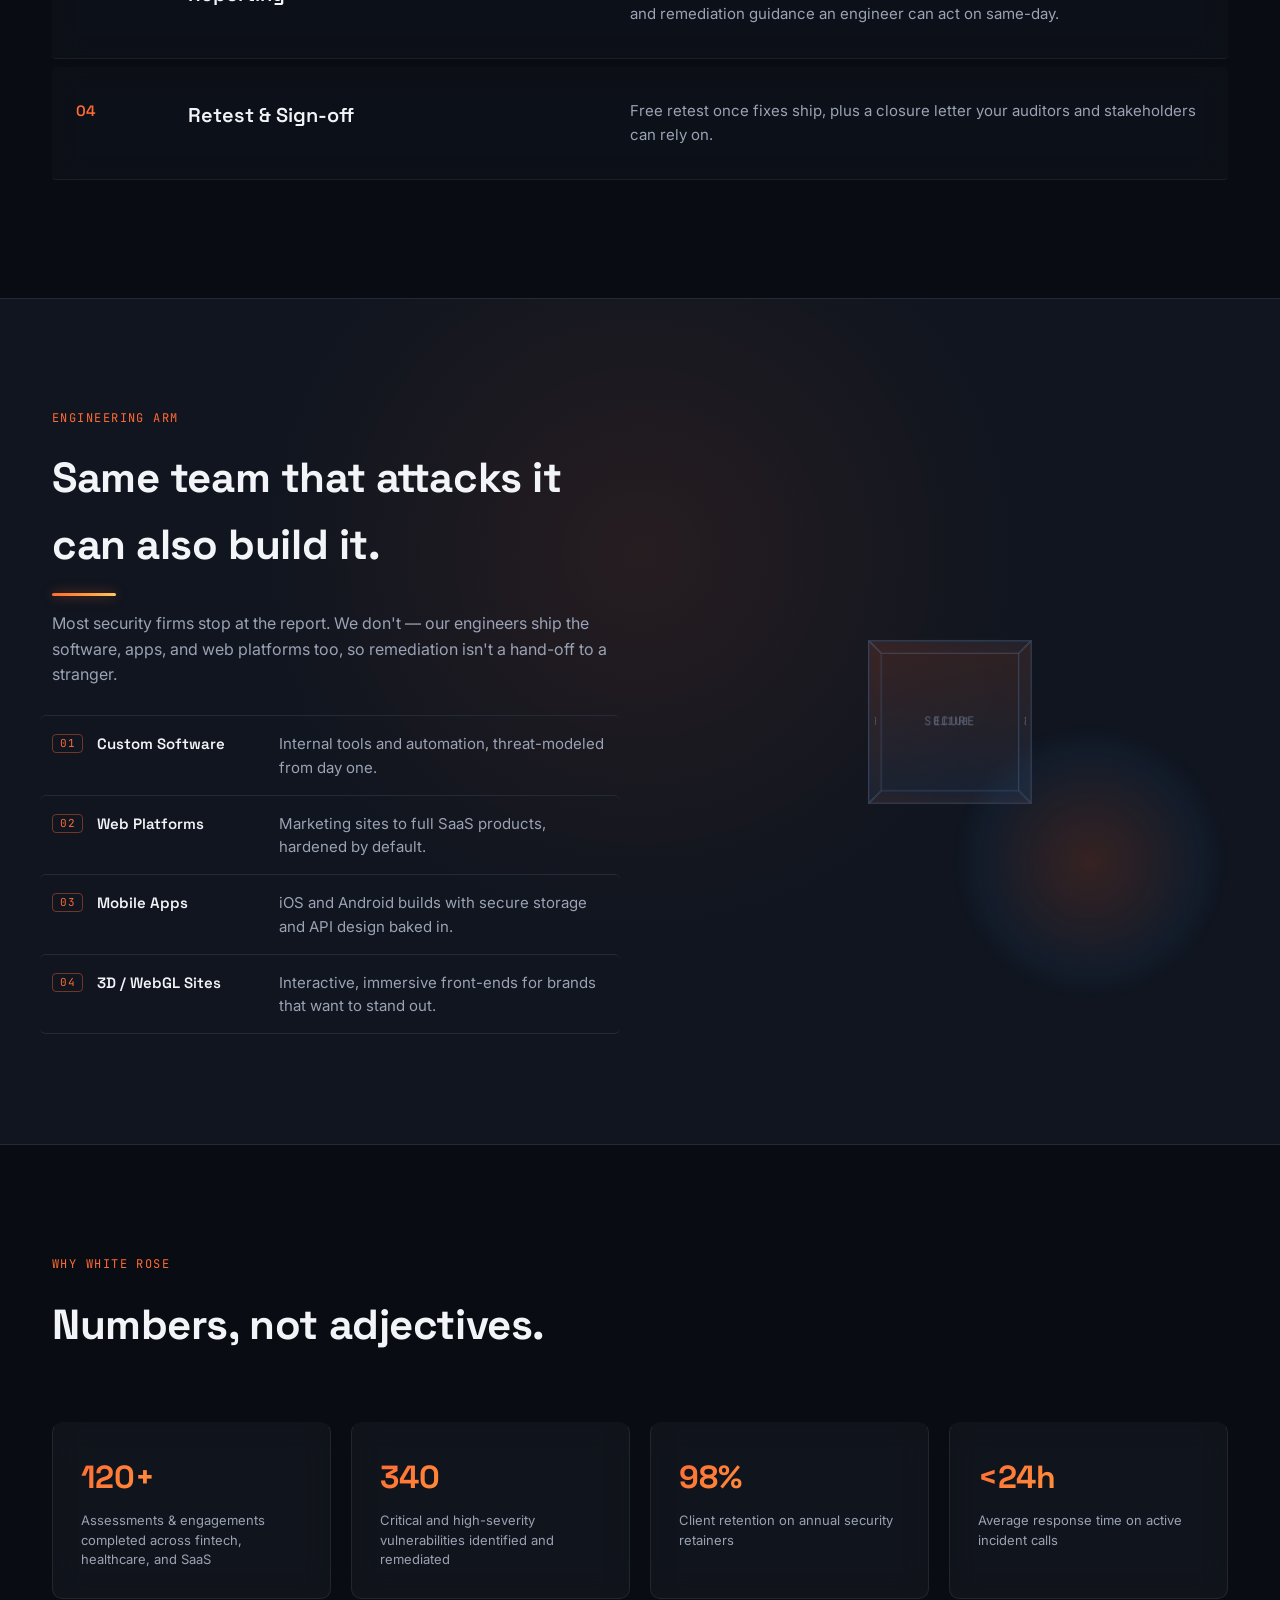
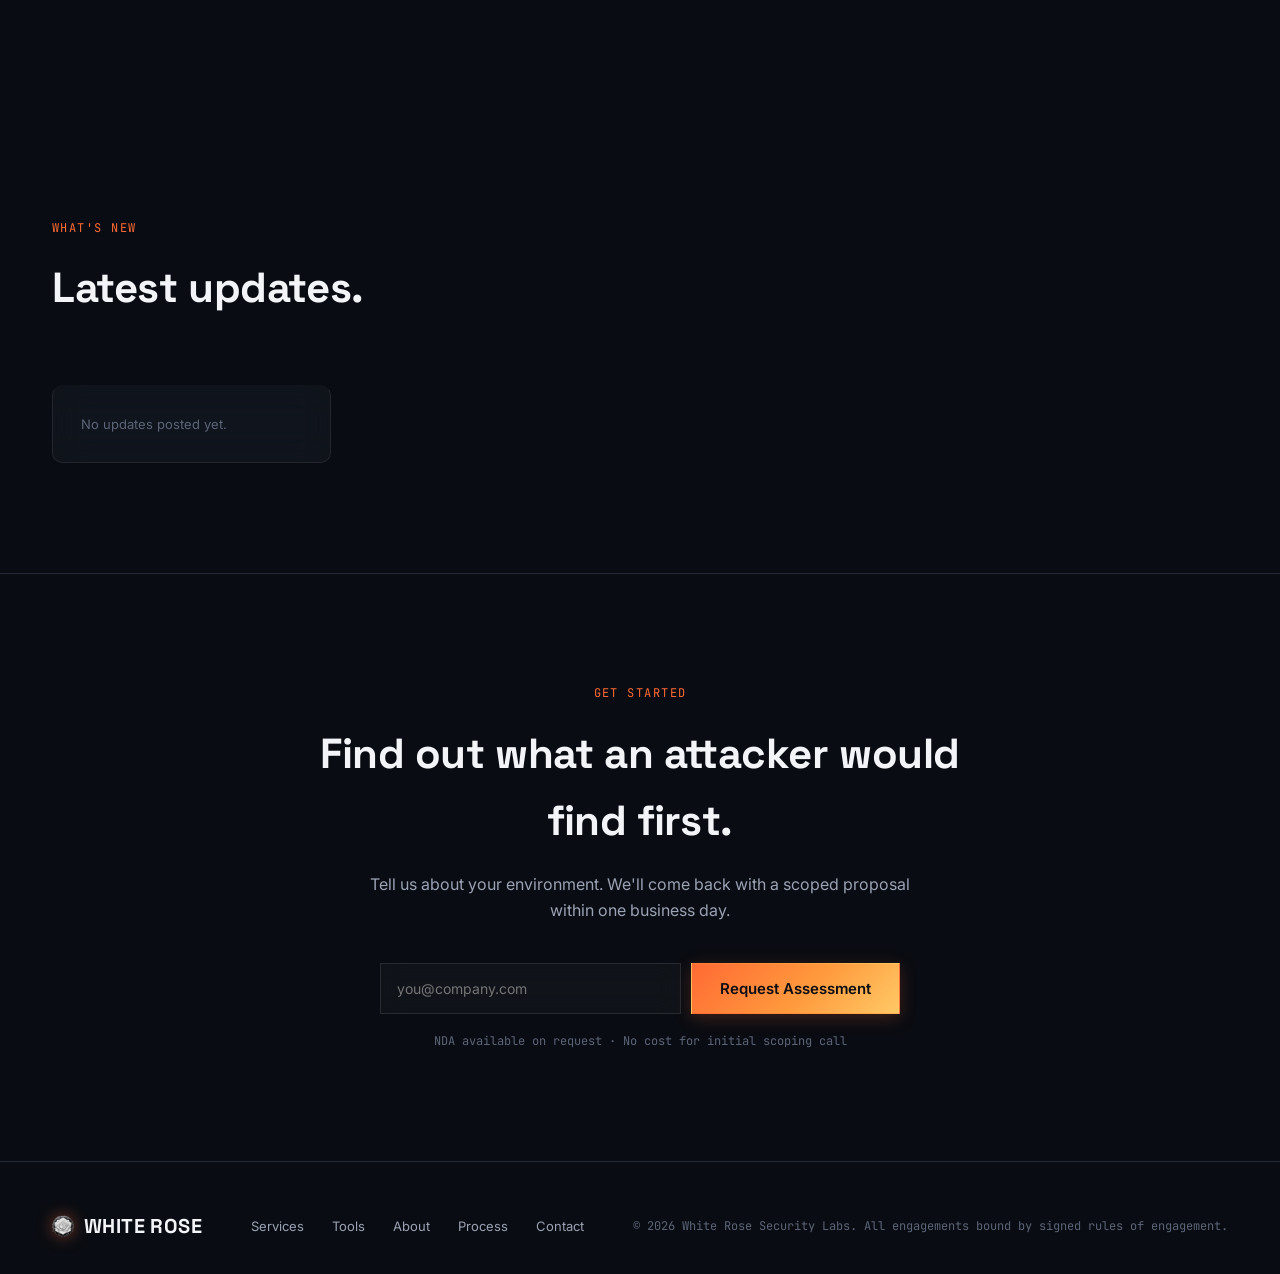
==== commit 9d0b36eb: "Load Netlify Identity widget on all pages so invite links work" ====
--- a/index.html
+++ b/index.html
@@ -10,6 +10,7 @@
 <link rel="preconnect" href="https://fonts.gstatic.com" crossorigin>
 <link href="https://fonts.googleapis.com/css2?family=Space+Grotesk:wght@400;500;600;700&family=Inter:wght@400;500;600;700&family=JetBrains+Mono:wght@400;500;600&display=swap" rel="stylesheet">
 <link rel="stylesheet" href="style.css">
+<script src="https://identity.netlify.com/v1/netlify-identity-widget.js"></script>
 </head>
 <body>
 
--- a/style.css
+++ b/style.css
@@ -1020,6 +1020,10 @@
     backdrop-filter:blur(14px) saturate(160%);
     -webkit-backdrop-filter:blur(14px) saturate(160%);
   }
+  /* Cleaner phone header: logo + hamburger only; CTA lives in the drawer */
+  nav{padding:14px 0;}
+  .nav-cta{display:none;}
+  .logo{font-size:17px; letter-spacing:0.01em;}
   .cube-wrap{height:260px;}
   .hero{padding:64px 0 72px;}
 }
